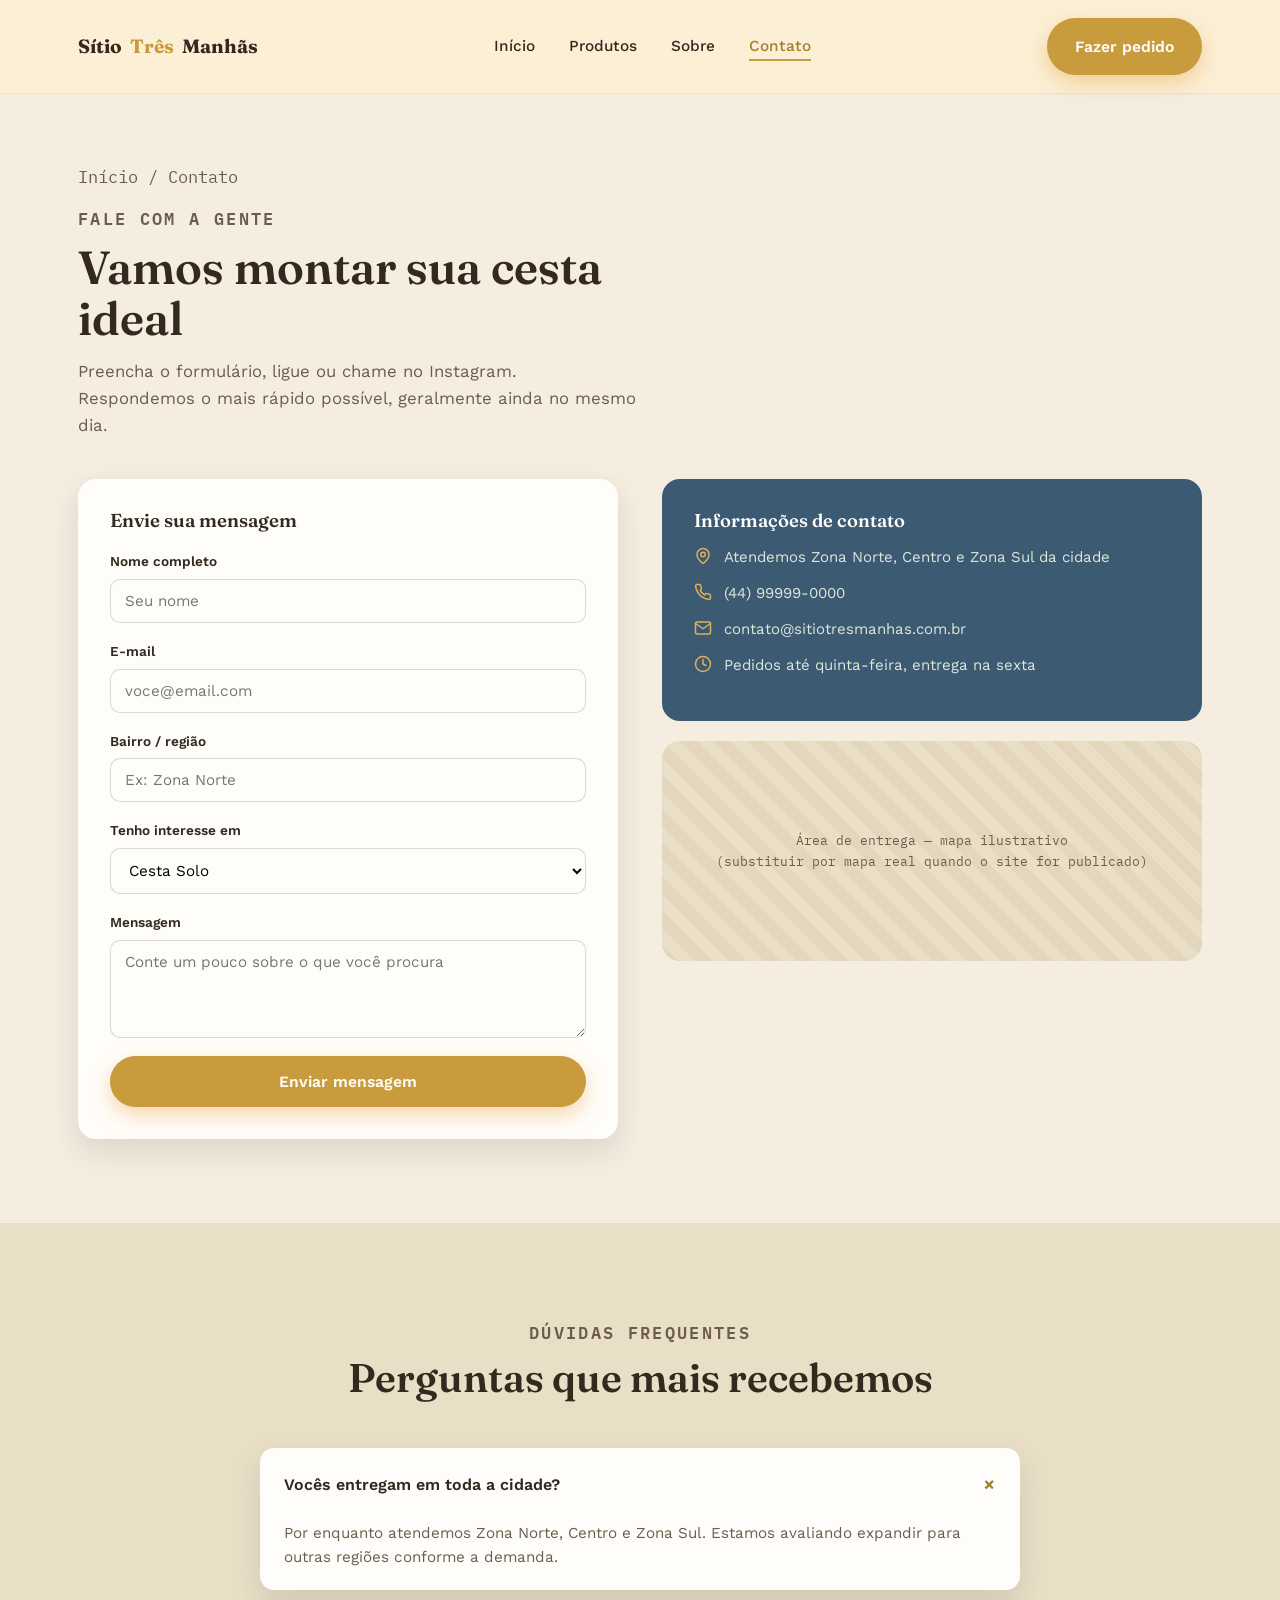
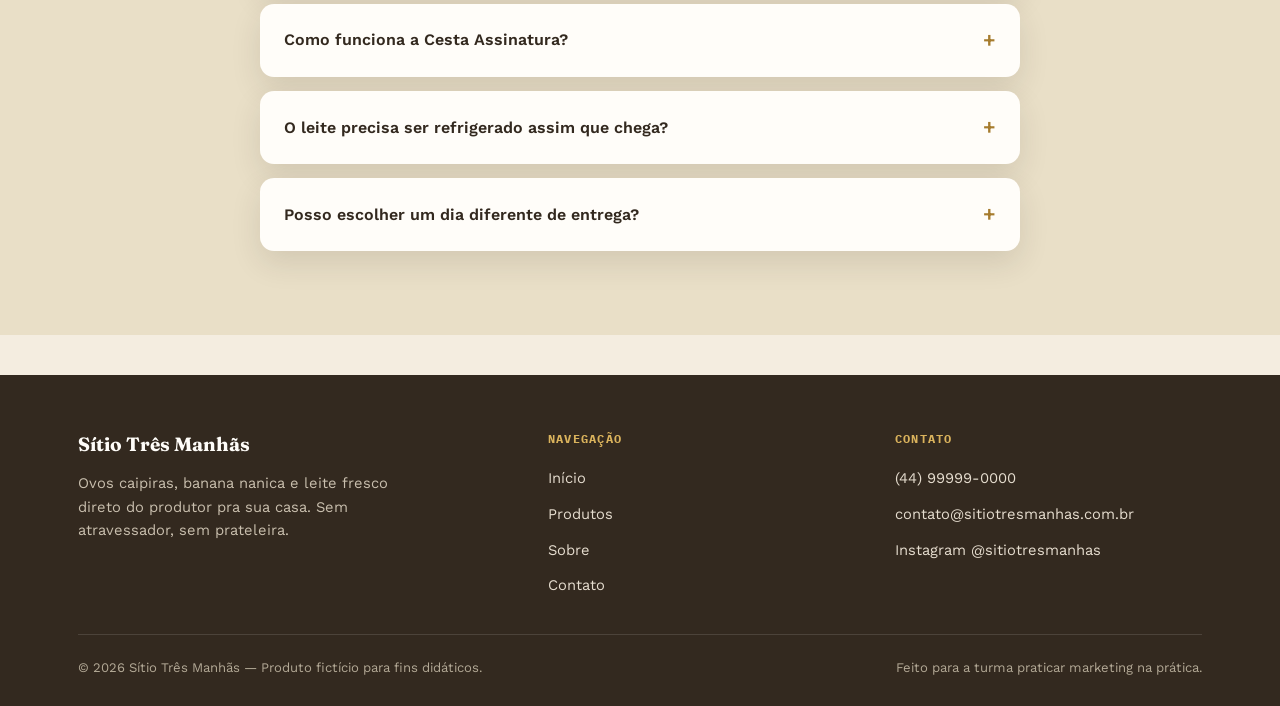
==== contato.html @ 1dc3b6c6 "Subindo o Projeto" ====
<!DOCTYPE html>
<html lang="pt-BR">
<head>
<meta charset="UTF-8">
<meta name="viewport" content="width=device-width, initial-scale=1.0">
<title>Contato — Sítio Três Manhãs</title>
<meta name="description" content="Fale com o Sítio Três Manhãs, monte sua cesta e tire dúvidas sobre entrega, assinatura e produtos.">
<link rel="preconnect" href="https://fonts.googleapis.com">
<link rel="preconnect" href="https://fonts.gstatic.com" crossorigin>
<link href="https://fonts.googleapis.com/css2?family=Fraunces:ital,opsz,wght@0,9..144,400;0,9..144,600;0,9..144,700;1,9..144,500&family=Work+Sans:wght@400;500;600;700&family=IBM+Plex+Mono:wght@500;600&display=swap" rel="stylesheet">
<style>
:root{
  --cream:      #F4EDE0;
  --cream-2:    #E9DFC7;
  --milk:       #FFFDF9;
  --milk-2:     #F1ECDD;
  --yolk:       #C89B3C;
  --yolk-dark:  #A67C2E;
  --banana:     #D9B25C;
  --leaf:       #3D5A73;
  --leaf-2:     #2C4155;
  --soil:       #33291F;
  --soil-60:    #6B5D4C;
  --crate:      #A9754F;
  --kraft:      #E3D6BC;
  --white:      #FFFDF9;
  --radius:     18px;
  --shadow:     0 12px 30px rgba(51,41,31,0.12);
}
*{ box-sizing:border-box; margin:0; padding:0; }
html{ scroll-behavior:smooth; }
body{
  background:var(--cream);
  color:var(--soil);
  font-family:'Work Sans', sans-serif;
  font-size:16px;
  line-height:1.6;
  -webkit-font-smoothing:antialiased;
}
h1,h2,h3{ font-family:'Fraunces', serif; color:var(--soil); line-height:1.1; font-weight:600; }
a{ color:inherit; text-decoration:none; }
img,svg{ display:block; max-width:100%; }
ul{ list-style:none; }
.eyebrow{ font-family:'IBM Plex Mono', monospace; font-size:0.78rem; font-weight:600; letter-spacing:0.14em; text-transform:uppercase; color:var(--yolk-dark); }
.wrap{ max-width:1180px; margin:0 auto; padding:0 28px; }
.btn{ display:inline-flex; align-items:center; justify-content:center; gap:8px; padding:14px 26px; border-radius:999px; font-family:'Work Sans', sans-serif; font-weight:600; font-size:0.98rem; cursor:pointer; border:2px solid transparent; transition:transform .18s ease, box-shadow .18s ease, background .18s ease; }
.btn:focus-visible{ outline:3px solid var(--leaf); outline-offset:3px; }
.btn-primary{ background:var(--yolk); color:var(--white); box-shadow:0 8px 20px rgba(226,146,39,0.35); }
.btn-primary:hover{ transform:translateY(-2px); background:var(--yolk-dark); }
.btn-outline{ background:transparent; border-color:var(--soil); color:var(--soil); }
.btn-outline:hover{ background:var(--soil); color:var(--white); }
.btn-light{ background:var(--white); color:var(--leaf-2); }
.btn-light:hover{ transform:translateY(-2px); }

/* header */
header{ position:sticky; top:0; z-index:50; background:rgba(251,239,212,0.92); backdrop-filter:blur(6px); border-bottom:1px solid rgba(58,46,34,0.08); transition:box-shadow .2s ease; }
header.scrolled{ box-shadow:0 6px 18px rgba(58,46,34,0.08); }
.nav{ display:flex; align-items:center; justify-content:space-between; padding:18px 28px; }
.logo{ font-family:'Fraunces', serif; font-weight:700; font-size:1.2rem; display:flex; align-items:center; gap:8px; white-space:nowrap; }
.logo .dot{ color:var(--yolk); }
.nav-links{ display:flex; align-items:center; gap:34px; font-weight:500; font-size:0.96rem; }
.nav-links a{ position:relative; padding:4px 0; }
.nav-links a::after{ content:""; position:absolute; left:0; bottom:-2px; width:0; height:2px; background:var(--yolk); transition:width .2s ease; }
.nav-links a:hover::after, .nav-links a.active::after{ width:100%; }
.nav-links a.active{ color:var(--yolk-dark); }
.nav-cta{ display:flex; align-items:center; gap:18px; }
.menu-toggle{ display:none; background:none; border:none; font-size:1.6rem; cursor:pointer; color:var(--soil); }
@media(max-width:860px){
  .nav-links{ position:absolute; top:100%; left:0; right:0; background:var(--cream); flex-direction:column; align-items:flex-start; padding:20px 28px; gap:16px; border-bottom:1px solid rgba(58,46,34,0.08); display:none; }
  .nav-links.open{ display:flex; }
  .menu-toggle{ display:block; }
}
@media(max-width:480px){
  .nav{ padding:16px 20px; } .logo{ font-size:1rem; } .nav-cta{ gap:10px; } .nav-cta .btn-primary{ padding:10px 16px; font-size:0.85rem; }
}

/* page hero (inner pages) */
.page-hero{ padding:56px 0 40px; }
.page-hero .eyebrow{ margin-bottom:10px; }
.page-hero h1{ font-size:clamp(2rem,4vw,2.9rem); max-width:20ch; }
.page-hero p{ color:var(--soil-60); max-width:56ch; margin-top:14px; font-size:1.05rem; }
.crumb{ font-family:'IBM Plex Mono', monospace; font-size:0.78rem; color:var(--soil-60); margin-bottom:14px; }
.crumb a:hover{ color:var(--yolk-dark); }

section{ padding:84px 0; }
.section-head{ max-width:640px; margin-bottom:48px; }
.section-head h2{ font-size:clamp(1.9rem,3.4vw,2.5rem); margin-top:10px; }
.section-head p{ color:var(--soil-60); margin-top:12px; font-size:1.05rem; }
.section-alt{ background:var(--cream-2); }

/* reveal on scroll */
.reveal{ opacity:0; transform:translateY(24px); transition:opacity .6s ease, transform .6s ease; }
.reveal.visible{ opacity:1; transform:translateY(0); }
@media (prefers-reduced-motion: reduce){ .reveal{ opacity:1; transform:none; transition:none; } }

/* ---- HERO CAROUSEL ---- */
.hero-carousel{ position:relative; overflow:hidden; border-radius:24px; background:var(--leaf); }
.hc-track{ display:flex; transition:transform .6s cubic-bezier(.65,0,.35,1); }
.hc-slide{ min-width:100%; display:grid; grid-template-columns:1.05fr 0.95fr; gap:40px; align-items:center; padding:64px 56px; }
.hc-slide .eyebrow{ color:var(--banana); }
.hc-slide h2{ color:var(--white); font-size:clamp(1.9rem,3.6vw,2.7rem); margin:12px 0 16px; }
.hc-slide p{ color:#E4EEE1; max-width:44ch; margin-bottom:24px; }
.hc-art{ display:flex; justify-content:center; }
.hc-dots{ position:absolute; bottom:20px; left:50%; transform:translateX(-50%); display:flex; gap:10px; z-index:5; }
.hc-dot{ width:9px; height:9px; border-radius:50%; background:rgba(255,255,255,0.4); border:none; cursor:pointer; padding:0; transition:background .2s ease, transform .2s ease; }
.hc-dot.active{ background:var(--banana); transform:scale(1.3); }
.hc-arrow{ position:absolute; top:50%; transform:translateY(-50%); width:42px; height:42px; border-radius:50%; background:rgba(255,255,255,0.15); border:1px solid rgba(255,255,255,0.3); color:var(--white); font-size:1.1rem; cursor:pointer; z-index:5; display:flex; align-items:center; justify-content:center; transition:background .2s ease; }
.hc-arrow:hover{ background:rgba(255,255,255,0.3); }
.hc-arrow.prev{ left:18px; } .hc-arrow.next{ right:18px; }
@media(max-width:760px){ .hc-slide{ grid-template-columns:1fr; padding:44px 24px 70px; text-align:left; } .hc-art{ order:-1; max-width:220px; } .hc-arrow{ top:auto; bottom:16px; transform:none; width:36px; height:36px; } .hc-arrow.prev{ left:16px; } .hc-arrow.next{ right:16px; } .hc-dots{ bottom:26px; } }

/* trust row */
.trust-row{ display:flex; gap:26px; flex-wrap:wrap; margin-top:26px; }
.trust-item{ display:flex; align-items:center; gap:8px; font-size:0.86rem; font-weight:600; color:var(--leaf-2); }
.trust-item svg{ width:18px; height:18px; flex-shrink:0; }

/* products */
.products-grid{ display:grid; grid-template-columns:repeat(3,1fr); gap:26px; }
.product-card{ background:var(--white); border:1px solid rgba(58,46,34,0.1); border-radius:var(--radius); padding:30px 26px 26px; position:relative; box-shadow:var(--shadow); transition:transform .25s ease, box-shadow .25s ease; }
.product-card:hover{ transform:translateY(-6px); box-shadow:0 20px 40px rgba(58,46,34,0.18); }
.product-card .badge{ display:inline-block; font-family:'IBM Plex Mono', monospace; font-size:0.68rem; font-weight:600; letter-spacing:0.08em; background:var(--cream-2); color:var(--yolk-dark); padding:6px 12px; border-radius:999px; margin-bottom:14px; }
.product-card h3{ font-size:1.3rem; margin-bottom:8px; }
.product-card p.desc{ color:var(--soil-60); margin-bottom:16px; font-size:0.95rem; }
.product-card ul{ display:flex; flex-direction:column; gap:8px; margin-bottom:18px; }
.product-card li{ display:flex; gap:8px; font-size:0.88rem; align-items:flex-start; }
.product-card li svg{ width:16px; height:16px; flex-shrink:0; margin-top:3px; color:var(--yolk-dark); }
.product-foot{ display:flex; align-items:center; justify-content:space-between; border-top:1px dashed rgba(58,46,34,0.2); padding-top:16px; }
.product-foot .price{ font-family:'IBM Plex Mono', monospace; font-weight:600; color:var(--soil); }
.product-foot .price span{ color:var(--soil-60); font-weight:500; font-size:0.82rem; }
.product-art{ height:120px; display:flex; align-items:center; justify-content:center; margin-bottom:14px; }

/* tabs */
.tabs{ display:flex; gap:10px; flex-wrap:wrap; margin-bottom:36px; }
.tab-btn{ font-family:'IBM Plex Mono', monospace; font-size:0.82rem; font-weight:600; letter-spacing:0.04em; padding:10px 18px; border-radius:999px; border:2px solid rgba(58,46,34,0.15); background:transparent; color:var(--soil-60); cursor:pointer; transition:all .2s ease; }
.tab-btn:hover{ border-color:var(--yolk); color:var(--yolk-dark); }
.tab-btn.active{ background:var(--soil); border-color:var(--soil); color:var(--white); }
.hide{ display:none !important; }

/* steps */
.steps{ display:grid; grid-template-columns:repeat(3,1fr); gap:26px; }
.step{ background:var(--white); border-radius:var(--radius); padding:30px 26px; box-shadow:var(--shadow); position:relative; transition:transform .25s ease; }
.step:hover{ transform:translateY(-4px); }
.step .num{ font-family:'Fraunces', serif; font-size:2.2rem; font-weight:700; color:var(--yolk); margin-bottom:14px; }
.step h3{ font-size:1.15rem; margin-bottom:8px; }
.step p{ color:var(--soil-60); font-size:0.95rem; }

/* testimonial carousel */
.tc-wrap{ position:relative; max-width:760px; margin:0 auto; }
.tc-track{ display:flex; transition:transform .5s ease; }
.tc-slide{ min-width:100%; padding:0 8px; }
.testimonial{ background:var(--white); border-radius:var(--radius); padding:36px 34px; border-left:4px solid var(--yolk); box-shadow:var(--shadow); }
.testimonial p.quote{ font-size:1.15rem; margin-bottom:20px; color:var(--soil); font-family:'Fraunces', serif; font-style:italic; }
.testimonial .who{ display:flex; align-items:center; gap:12px; }
.avatar{ width:44px; height:44px; border-radius:50%; background:var(--leaf); color:var(--white); display:flex; align-items:center; justify-content:center; font-family:'Fraunces', serif; font-weight:600; }
.who .name{ font-weight:600; font-size:0.94rem; }
.who .loc{ font-size:0.82rem; color:var(--soil-60); }
.tc-controls{ display:flex; justify-content:center; gap:14px; margin-top:24px; align-items:center; }
.tc-arrow{ width:38px; height:38px; border-radius:50%; border:1px solid rgba(58,46,34,0.2); background:var(--white); cursor:pointer; display:flex; align-items:center; justify-content:center; transition:background .2s ease; }
.tc-arrow:hover{ background:var(--cream-2); }
.tc-dots{ display:flex; gap:8px; }
.tc-dot{ width:8px; height:8px; border-radius:50%; background:rgba(58,46,34,0.2); border:none; cursor:pointer; padding:0; }
.tc-dot.active{ background:var(--yolk); }

/* baskets */
.baskets-grid{ display:grid; grid-template-columns:repeat(3,1fr); gap:26px; align-items:stretch; }
.basket{ background:var(--white); border:1px solid rgba(58,46,34,0.1); border-radius:var(--radius); padding:32px 28px; display:flex; flex-direction:column; box-shadow:var(--shadow); transition:transform .25s ease; }
.basket:hover{ transform:translateY(-6px); }
.basket.featured{ background:var(--soil); color:var(--white); transform:translateY(-10px); box-shadow:0 18px 40px rgba(58,46,34,0.28); }
.basket.featured:hover{ transform:translateY(-14px); }
.basket.featured .basket-price, .basket.featured h3{ color:var(--white); }
.basket.featured p, .basket.featured li{ color:#E6DDCF; }
.basket .tag-featured{ align-self:flex-start; background:var(--yolk); color:var(--white); font-family:'IBM Plex Mono', monospace; font-size:0.68rem; font-weight:600; letter-spacing:0.08em; padding:5px 10px; border-radius:999px; margin-bottom:14px; }
.basket h3{ font-size:1.25rem; margin-bottom:6px; }
.basket-price{ font-family:'Fraunces', serif; font-size:2.1rem; font-weight:700; margin:10px 0 4px; color:var(--soil); }
.basket-price span{ font-size:0.95rem; font-family:'Work Sans'; font-weight:400; color:var(--soil-60); }
.basket ul{ margin:20px 0 26px; display:flex; flex-direction:column; gap:10px; flex-grow:1; }
.basket li{ font-size:0.92rem; display:flex; gap:8px; }
.basket li svg{ width:16px; height:16px; color:var(--yolk-dark); flex-shrink:0; margin-top:3px; }
.basket.featured li svg{ color:var(--banana); }

/* accordion */
.accordion{ max-width:760px; margin:0 auto; display:flex; flex-direction:column; gap:14px; }
.acc-item{ background:var(--white); border-radius:14px; box-shadow:var(--shadow); overflow:hidden; }
.acc-head{ display:flex; align-items:center; justify-content:space-between; padding:20px 24px; cursor:pointer; font-weight:600; }
.acc-head .plus{ font-size:1.3rem; color:var(--yolk-dark); transition:transform .25s ease; }
.acc-item.open .acc-head .plus{ transform:rotate(45deg); }
.acc-body{ max-height:0; overflow:hidden; transition:max-height .3s ease; }
.acc-body-inner{ padding:0 24px 20px; color:var(--soil-60); font-size:0.95rem; }

/* timeline (sobre) */
.timeline{ position:relative; max-width:760px; margin:0 auto; padding-left:30px; border-left:2px solid var(--kraft); }
.tl-item{ position:relative; padding-bottom:36px; }
.tl-item:last-child{ padding-bottom:0; }
.tl-item::before{ content:""; position:absolute; left:-38px; top:2px; width:14px; height:14px; border-radius:50%; background:var(--yolk); border:3px solid var(--cream); }
.tl-item .year{ font-family:'IBM Plex Mono', monospace; font-size:0.78rem; color:var(--yolk-dark); font-weight:600; }
.tl-item h3{ font-size:1.1rem; margin:6px 0; }
.tl-item p{ color:var(--soil-60); font-size:0.94rem; }

/* values */
.values-grid{ display:grid; grid-template-columns:repeat(3,1fr); gap:24px; }
.value-card{ text-align:left; }
.value-card .icon{ width:52px; height:52px; border-radius:14px; background:var(--cream-2); display:flex; align-items:center; justify-content:center; margin-bottom:16px; }
.value-card .icon svg{ width:26px; height:26px; color:var(--leaf); }
.value-card h3{ font-size:1.1rem; margin-bottom:6px; }
.value-card p{ color:var(--soil-60); font-size:0.94rem; }

/* contact page */
.contact-grid{ display:grid; grid-template-columns:1fr 1fr; gap:44px; align-items:start; }
.form-card{ background:var(--white); border-radius:var(--radius); padding:32px; box-shadow:var(--shadow); }
.form-row{ margin-bottom:18px; display:flex; flex-direction:column; gap:6px; }
.form-row label{ font-size:0.85rem; font-weight:600; color:var(--soil); }
.form-row input, .form-row textarea, .form-row select{ padding:12px 14px; border-radius:10px; border:1.5px solid rgba(58,46,34,0.18); font-family:'Work Sans', sans-serif; font-size:0.95rem; background:var(--milk); }
.form-row input:focus, .form-row textarea:focus, .form-row select:focus{ outline:none; border-color:var(--yolk); }
.info-card{ background:var(--leaf); color:var(--white); border-radius:var(--radius); padding:32px; margin-bottom:20px; }
.info-card h3{ color:var(--white); font-size:1.15rem; margin-bottom:14px; }
.info-row{ display:flex; gap:12px; margin-bottom:12px; font-size:0.94rem; color:#DCE7DC; }
.info-row svg{ width:18px; height:18px; flex-shrink:0; color:var(--banana); margin-top:2px; }
.map-block{ height:220px; border-radius:var(--radius); background:repeating-linear-gradient(45deg, var(--kraft), var(--kraft) 12px, var(--cream-2) 12px, var(--cream-2) 24px); display:flex; align-items:center; justify-content:center; color:var(--soil-60); font-family:'IBM Plex Mono', monospace; font-size:0.82rem; text-align:center; padding:20px; }

/* cta final */
.cta-final{ background:linear-gradient(135deg, var(--leaf) 0%, var(--leaf-2) 100%); color:var(--white); border-radius:24px; padding:56px 48px; display:grid; grid-template-columns:1.2fr 1fr; gap:36px; align-items:center; }
.cta-final h2{ color:var(--white); font-size:clamp(1.7rem,3vw,2.2rem); margin-bottom:12px; }
.cta-final p{ color:#DCE7DC; max-width:44ch; }
.newsletter{ background:rgba(255,255,255,0.08); border:1px solid rgba(255,255,255,0.2); border-radius:14px; padding:22px; }
.newsletter label{ font-size:0.8rem; font-weight:600; display:block; margin-bottom:10px; color:var(--banana); font-family:'IBM Plex Mono', monospace; letter-spacing:0.06em; }
.newsletter form{ display:flex; gap:10px; flex-wrap:wrap; }
.newsletter input{ flex:1; min-width:160px; padding:12px 14px; border-radius:10px; border:none; font-family:'Work Sans', sans-serif; font-size:0.95rem; }
.newsletter input:focus-visible{ outline:3px solid var(--banana); }

/* promise band */
.promise{ background:var(--leaf); color:var(--white); padding:54px 0; }
.promise .wrap{ display:grid; grid-template-columns:1fr 1fr; gap:40px; align-items:center; }
.promise h2{ color:var(--white); font-size:clamp(1.6rem,3vw,2.1rem); }
.promise p{ color:#DCE7DC; font-size:1.02rem; max-width:48ch; }
.promise .stat{ font-family:'Fraunces', serif; font-size:2.6rem; color:var(--banana); font-weight:700; }

/* footer */
footer{ background:var(--soil); color:#E6DDCF; padding:54px 0 28px; margin-top:40px; }
.footer-grid{ display:grid; grid-template-columns:1.4fr 1fr 1fr; gap:40px; margin-bottom:36px; }
footer h4{ font-family:'IBM Plex Mono', monospace; font-size:0.78rem; letter-spacing:0.1em; color:var(--banana); margin-bottom:16px; text-transform:uppercase; }
footer .logo{ color:var(--white); margin-bottom:12px; }
footer p{ font-size:0.92rem; color:#C9BFAE; max-width:36ch; }
footer ul{ display:flex; flex-direction:column; gap:10px; }
footer a{ font-size:0.92rem; color:#E6DDCF; }
footer a:hover{ color:var(--banana); }
.footer-bottom{ border-top:1px solid rgba(255,255,255,0.12); padding-top:22px; display:flex; justify-content:space-between; flex-wrap:wrap; gap:10px; font-size:0.82rem; color:#B3A996; }

@media(max-width:900px){
  .hero-grid, .promise .wrap, .products-grid, .steps, .baskets-grid, .cta-final, .footer-grid, .contact-grid, .values-grid{ grid-template-columns:1fr; }
  .basket.featured{ transform:none; }
  .cta-final{ padding:40px 26px; }
  section{ padding:60px 0; }
}
@media (prefers-reduced-motion: reduce){ html{ scroll-behavior:auto; } *{ transition:none !important; } }
</style>
</head>
<body>
<header id="siteHeader">
  <nav class="nav wrap">
    <a href="index.html" class="logo">Sítio <span class="dot">Três</span> Manhãs</a>
    <ul class="nav-links" id="navLinks">
      <li><a href="index.html">Início</a></li>
      <li><a href="produtos.html">Produtos</a></li>
      <li><a href="sobre.html">Sobre</a></li>
      <li><a href="contato.html" class="active">Contato</a></li>
    </ul>
    <div class="nav-cta">
      <a href="produtos.html#cestas" class="btn btn-primary">Fazer pedido</a>
      <button class="menu-toggle" id="menuToggle" aria-label="Abrir menu">&#9776;</button>
    </div>
  </nav>
</header>

<section class="page-hero">
  <div class="wrap">
    <p class="crumb"><a href="index.html">Início</a> / Contato</p>
    <p class="eyebrow">Fale com a gente</p>
    <h1>Vamos montar sua cesta ideal</h1>
    <p>Preencha o formulário, ligue ou chame no Instagram. Respondemos o mais rápido possível, geralmente ainda no mesmo dia.</p>
  </div>
</section>

<section style="padding-top:0;">
  <div class="wrap contact-grid">
    <div class="form-card reveal">
      <h3 style="margin-bottom:20px;">Envie sua mensagem</h3>
      <form onsubmit="return false;">
        <div class="form-row">
          <label for="nome">Nome completo</label>
          <input type="text" id="nome" placeholder="Seu nome" required>
        </div>
        <div class="form-row">
          <label for="email2">E-mail</label>
          <input type="email" id="email2" placeholder="voce@email.com" required>
        </div>
        <div class="form-row">
          <label for="bairro">Bairro / região</label>
          <input type="text" id="bairro" placeholder="Ex: Zona Norte">
        </div>
        <div class="form-row">
          <label for="cesta">Tenho interesse em</label>
          <select id="cesta">
            <option>Cesta Solo</option>
            <option>Cesta Família</option>
            <option>Cesta Assinatura</option>
            <option>Ainda não sei</option>
          </select>
        </div>
        <div class="form-row">
          <label for="msg">Mensagem</label>
          <textarea id="msg" rows="4" placeholder="Conte um pouco sobre o que você procura"></textarea>
        </div>
        <button type="submit" class="btn btn-primary" style="width:100%;">Enviar mensagem</button>
      </form>
    </div>

    <div class="reveal">
      <div class="info-card">
        <h3>Informações de contato</h3>
        <div class="info-row"><svg viewBox="0 0 24 24" fill="none" stroke="currentColor" stroke-width="2" stroke-linecap="round" stroke-linejoin="round"><path d="M20 10c0 6-8 12-8 12s-8-6-8-12a8 8 0 0 1 16 0Z"/><circle cx="12" cy="10" r="3"/></svg><span>Atendemos Zona Norte, Centro e Zona Sul da cidade</span></div>
        <div class="info-row"><svg viewBox="0 0 24 24" fill="none" stroke="currentColor" stroke-width="2" stroke-linecap="round" stroke-linejoin="round"><path d="M22 16.92v3a2 2 0 0 1-2.18 2 19.79 19.79 0 0 1-8.63-3.07 19.5 19.5 0 0 1-6-6 19.79 19.79 0 0 1-3.07-8.67A2 2 0 0 1 4.11 2h3a2 2 0 0 1 2 1.72c.127.96.361 1.903.7 2.81a2 2 0 0 1-.45 2.11L8.09 9.91a16 16 0 0 0 6 6l1.27-1.27a2 2 0 0 1 2.11-.45c.907.339 1.85.573 2.81.7A2 2 0 0 1 22 16.92z"/></svg><span>(44) 99999-0000</span></div>
        <div class="info-row"><svg viewBox="0 0 24 24" fill="none" stroke="currentColor" stroke-width="2" stroke-linecap="round" stroke-linejoin="round"><rect x="2" y="4" width="20" height="16" rx="2"/><path d="m22 6-10 7L2 6"/></svg><span>contato@sitiotresmanhas.com.br</span></div>
        <div class="info-row"><svg viewBox="0 0 24 24" fill="none" stroke="currentColor" stroke-width="2" stroke-linecap="round" stroke-linejoin="round"><circle cx="12" cy="12" r="10"/><path d="M12 6v6l4 2"/></svg><span>Pedidos até quinta-feira, entrega na sexta</span></div>
      </div>
      <div class="map-block">Área de entrega — mapa ilustrativo<br>(substituir por mapa real quando o site for publicado)</div>
    </div>
  </div>
</section>

<section class="section-alt">
  <div class="wrap">
    <div class="section-head reveal" style="margin-left:auto; margin-right:auto; text-align:center;">
      <p class="eyebrow">Dúvidas frequentes</p>
      <h2>Perguntas que mais recebemos</h2>
    </div>
    <div class="accordion reveal">
      
      <div class="acc-item open">
        <div class="acc-head"><span>Vocês entregam em toda a cidade?</span><span class="plus">+</span></div>
        <div class="acc-body" style="max-height:200px;">
          <div class="acc-body-inner">Por enquanto atendemos Zona Norte, Centro e Zona Sul. Estamos avaliando expandir para outras regiões conforme a demanda.</div>
        </div>
      </div>
      
      <div class="acc-item">
        <div class="acc-head"><span>Como funciona a Cesta Assinatura?</span><span class="plus">+</span></div>
        <div class="acc-body">
          <div class="acc-body-inner">Você paga uma vez por mês e recebe ovos, banana e leite toda semana, sem precisar refazer o pedido. Pode cancelar quando quiser.</div>
        </div>
      </div>
      
      <div class="acc-item">
        <div class="acc-head"><span>O leite precisa ser refrigerado assim que chega?</span><span class="plus">+</span></div>
        <div class="acc-body">
          <div class="acc-body-inner">Sim. Recomendamos guardar na geladeira assim que receber, já que é um produto fresco, sem conservantes.</div>
        </div>
      </div>
      
      <div class="acc-item">
        <div class="acc-head"><span>Posso escolher um dia diferente de entrega?</span><span class="plus">+</span></div>
        <div class="acc-body">
          <div class="acc-body-inner">Hoje as entregas acontecem às sextas-feiras. Estamos estudando adicionar mais dias conforme a gente crescer.</div>
        </div>
      </div>
    </div>
  </div>
</section>

<footer>
  <div class="wrap">
    <div class="footer-grid">
      <div>
        <div class="logo">Sítio Três Manhãs</div>
        <p>Ovos caipiras, banana nanica e leite fresco direto do produtor pra sua casa. Sem atravessador, sem prateleira.</p>
      </div>
      <div>
        <h4>Navegação</h4>
        <ul>
          <li><a href="index.html">Início</a></li>
          <li><a href="produtos.html">Produtos</a></li>
          <li><a href="sobre.html">Sobre</a></li>
          <li><a href="contato.html">Contato</a></li>
        </ul>
      </div>
      <div>
        <h4>Contato</h4>
        <ul>
          <li><a href="tel:+5544999990000">(44) 99999-0000</a></li>
          <li><a href="mailto:contato@sitiotresmanhas.com.br">contato@sitiotresmanhas.com.br</a></li>
          <li><a href="#">Instagram @sitiotresmanhas</a></li>
        </ul>
      </div>
    </div>
    <div class="footer-bottom">
      <span>&copy; 2026 Sítio Três Manhãs — Produto fictício para fins didáticos.</span>
      <span>Feito para a turma praticar marketing na prática.</span>
    </div>
  </div>
</footer>
<script>

// menu mobile
const toggle = document.getElementById('menuToggle');
const links = document.getElementById('navLinks');
if(toggle){ toggle.addEventListener('click', () => links.classList.toggle('open')); }
if(links){ links.querySelectorAll('a').forEach(a => a.addEventListener('click', () => links.classList.remove('open'))); }

// header shadow on scroll
const header = document.getElementById('siteHeader');
window.addEventListener('scroll', () => {
  if(header){ header.classList.toggle('scrolled', window.scrollY > 10); }
});

// scroll reveal
const revealEls = document.querySelectorAll('.reveal');
if('IntersectionObserver' in window){
  const io = new IntersectionObserver((entries) => {
    entries.forEach(e => { if(e.isIntersecting){ e.target.classList.add('visible'); io.unobserve(e.target); } });
  }, { threshold: 0.15 });
  revealEls.forEach(el => io.observe(el));
} else {
  revealEls.forEach(el => el.classList.add('visible'));
}

// generic carousel factory
function initCarousel(rootId, opts={}){
  const root = document.getElementById(rootId);
  if(!root) return;
  const track = root.querySelector('.js-track');
  const slides = Array.from(track.children);
  const dotsWrap = root.querySelector('.js-dots');
  const prevBtn = root.querySelector('.js-prev');
  const nextBtn = root.querySelector('.js-next');
  let idx = 0;
  let timer = null;

  if(dotsWrap){
    const dotClass = opts.dotClass || 'hc-dot';
    slides.forEach((_, i) => {
      const dot = document.createElement('button');
      dot.className = dotClass + (i===0?' active':'');
      dot.setAttribute('aria-label', 'Ir para slide ' + (i+1));
      dot.addEventListener('click', () => go(i));
      dotsWrap.appendChild(dot);
    });
  }

  function update(){
    track.style.transform = 'translateX(-' + (idx*100) + '%)';
    if(dotsWrap){
      Array.from(dotsWrap.children).forEach((d,i) => d.classList.toggle('active', i===idx));
    }
  }
  function go(i){ idx = (i+slides.length)%slides.length; update(); resetTimer(); }
  function next(){ go(idx+1); }
  function prev(){ go(idx-1); }
  function resetTimer(){
    if(!opts.autoplay) return;
    clearInterval(timer);
    timer = setInterval(next, opts.interval || 6000);
  }
  if(prevBtn) prevBtn.addEventListener('click', prev);
  if(nextBtn) nextBtn.addEventListener('click', next);
  update();
  resetTimer();
}

// accordion
document.querySelectorAll('.acc-item').forEach(item => {
  const head = item.querySelector('.acc-head');
  const body = item.querySelector('.acc-body');
  head.addEventListener('click', () => {
    const isOpen = item.classList.contains('open');
    document.querySelectorAll('.acc-item.open').forEach(o => {
      if(o!==item){ o.classList.remove('open'); o.querySelector('.acc-body').style.maxHeight = null; }
    });
    item.classList.toggle('open', !isOpen);
    body.style.maxHeight = !isOpen ? body.scrollHeight + 'px' : null;
  });
});

// product tab filter
const tabBtns = document.querySelectorAll('.tab-btn');
if(tabBtns.length){
  tabBtns.forEach(btn => {
    btn.addEventListener('click', () => {
      tabBtns.forEach(b => b.classList.remove('active'));
      btn.classList.add('active');
      const filter = btn.dataset.filter;
      document.querySelectorAll('[data-cat]').forEach(card => {
        card.classList.toggle('hide', filter!=='todos' && card.dataset.cat!==filter);
      });
    });
  });
}

</script>
</body>
</html>
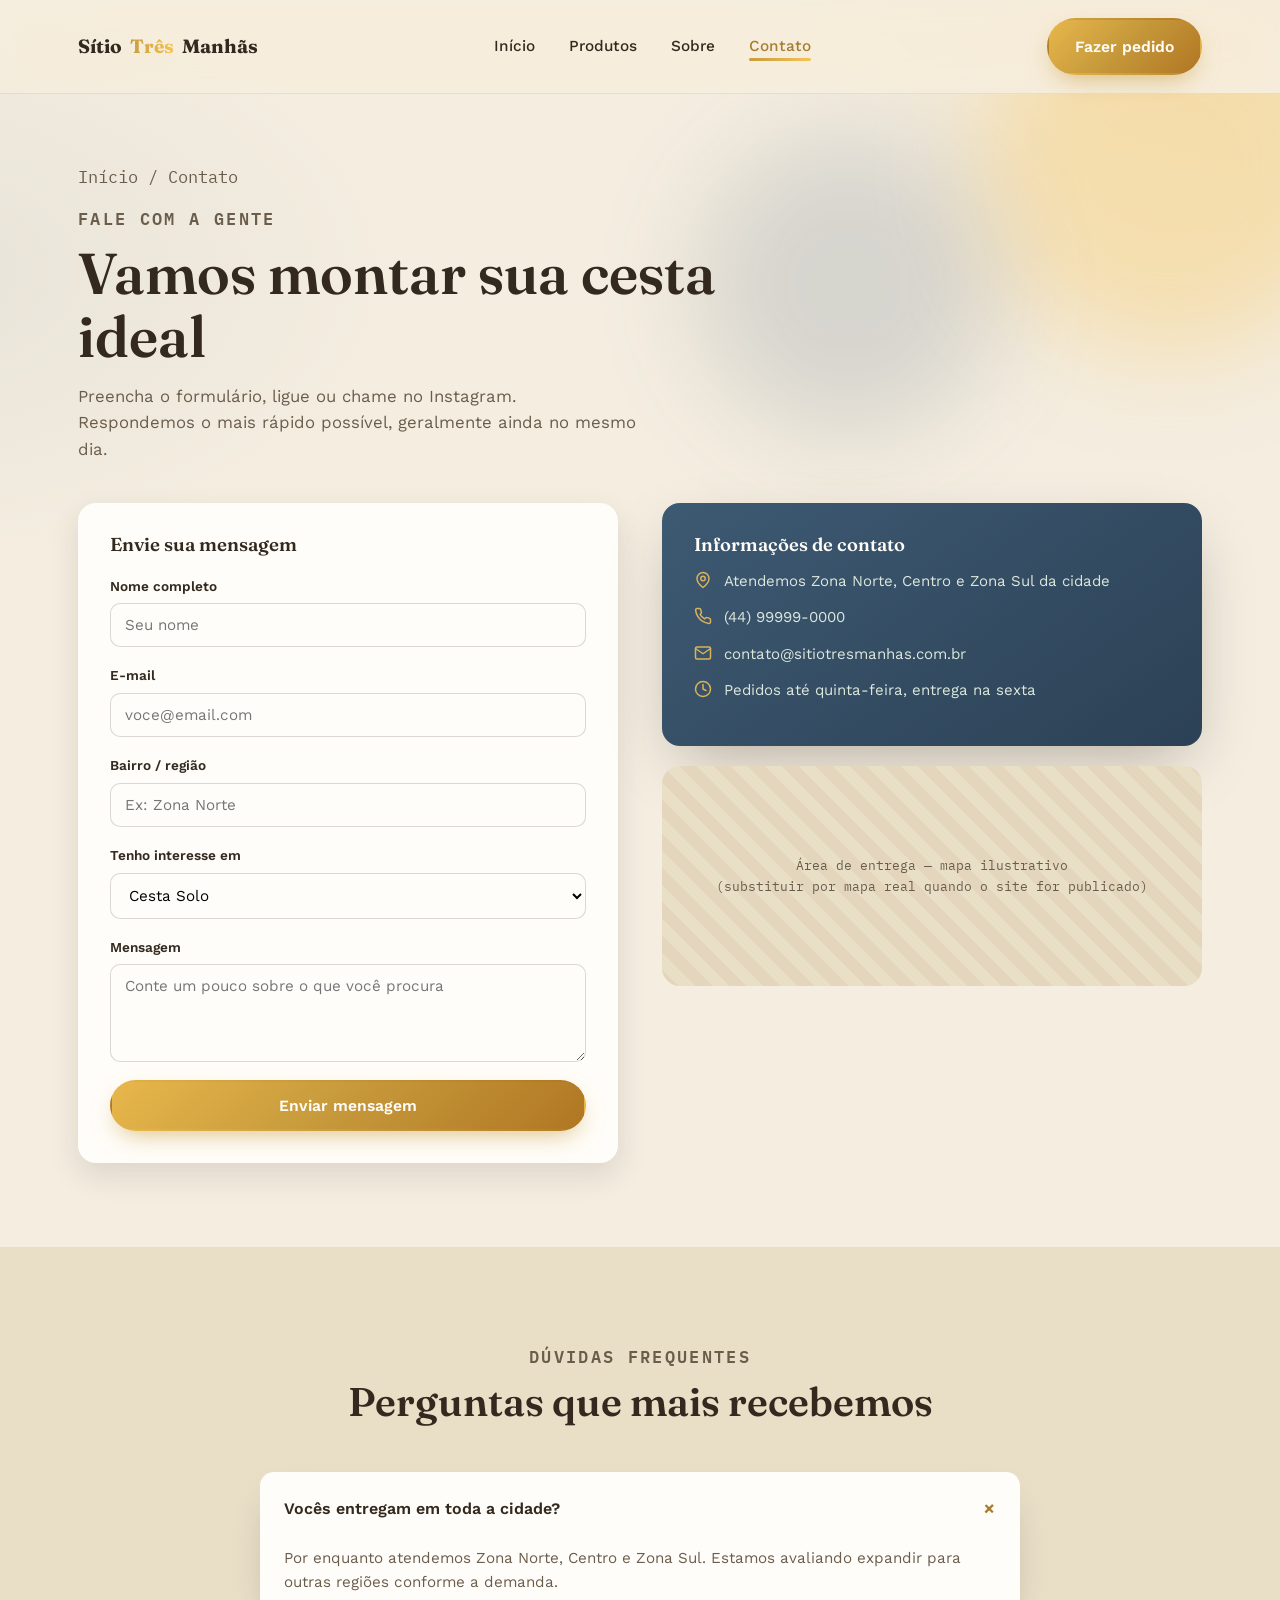
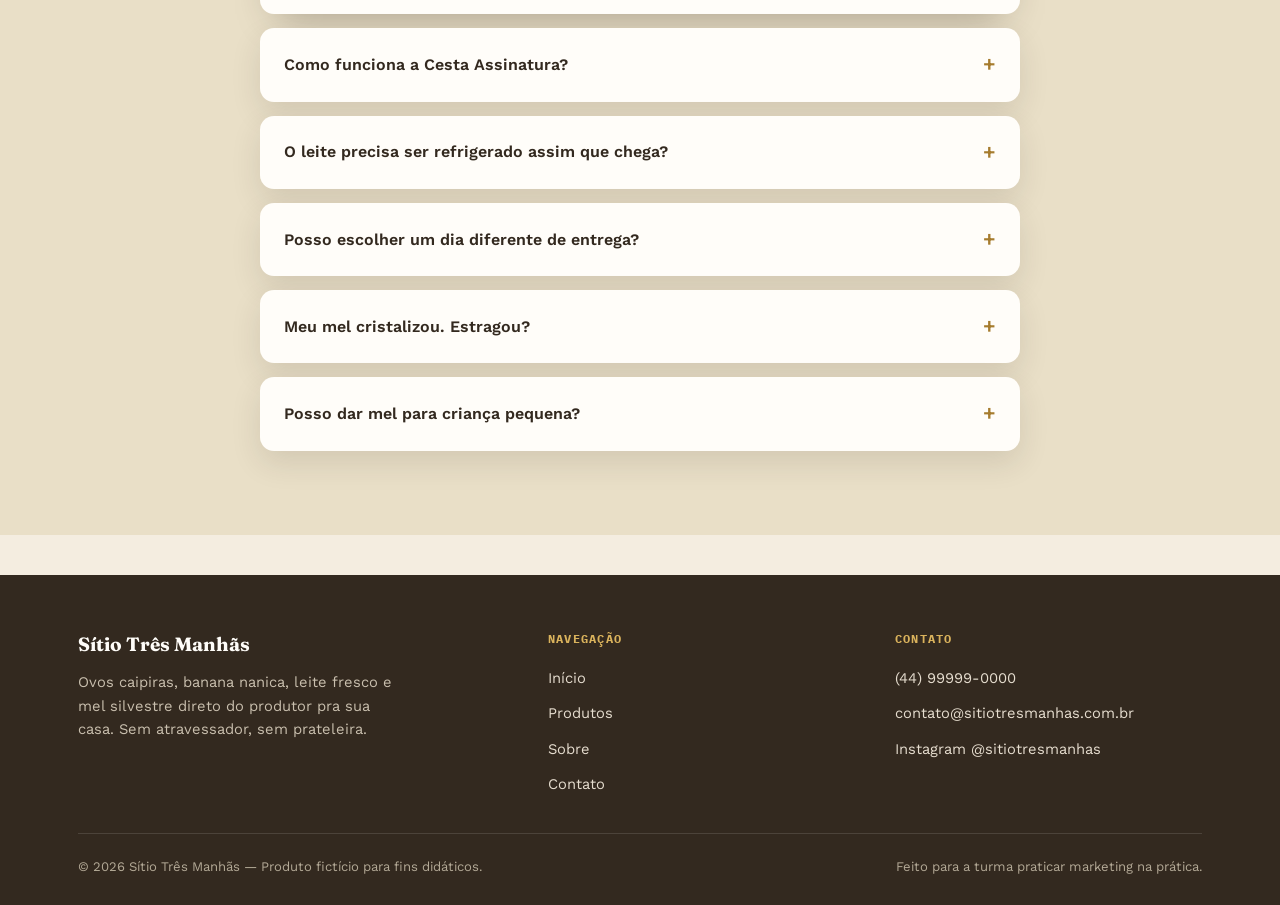
==== commit 9e8df168: "Modificado o Site para um novo Produto" ====
--- a/contato.html
+++ b/contato.html
@@ -253,6 +253,7 @@
 }
 @media (prefers-reduced-motion: reduce){ html{ scroll-behavior:auto; } *{ transition:none !important; } }
 </style>
+<link rel="stylesheet" href="assets/modern.css">
 </head>
 <body>
 <header id="siteHeader">
@@ -300,10 +301,18 @@
         <div class="form-row">
           <label for="cesta">Tenho interesse em</label>
           <select id="cesta">
-            <option>Cesta Solo</option>
-            <option>Cesta Família</option>
-            <option>Cesta Assinatura</option>
-            <option>Ainda não sei</option>
+            <optgroup label="Cestas">
+              <option value="solo">Cesta Solo</option>
+              <option value="familia">Cesta Família</option>
+              <option value="assinatura">Cesta Assinatura</option>
+            </optgroup>
+            <optgroup label="Produtos avulsos">
+              <option value="ovos">Ovos caipiras</option>
+              <option value="banana">Banana nanica</option>
+              <option value="leite">Leite fresco</option>
+              <option value="mel">🍯 Mel silvestre (pote 500 g)</option>
+            </optgroup>
+            <option value="nao-sei">Ainda não sei</option>
           </select>
         </div>
         <div class="form-row">
@@ -362,6 +371,20 @@
           <div class="acc-body-inner">Hoje as entregas acontecem às sextas-feiras. Estamos estudando adicionar mais dias conforme a gente crescer.</div>
         </div>
       </div>
+
+      <div class="acc-item">
+        <div class="acc-head"><span>Meu mel cristalizou. Estragou?</span><span class="plus">+</span></div>
+        <div class="acc-body">
+          <div class="acc-body-inner">Não! A cristalização é natural do mel puro e acontece mais rápido no frio. Para voltar à textura líquida, deixe o pote em banho-maria morno (até 40 °C) — sem micro-ondas e sem ferver.</div>
+        </div>
+      </div>
+
+      <div class="acc-item">
+        <div class="acc-head"><span>Posso dar mel para criança pequena?</span><span class="plus">+</span></div>
+        <div class="acc-body">
+          <div class="acc-body-inner">Mel não deve ser oferecido a crianças menores de 1 ano. A partir dessa idade, pode fazer parte da alimentação normalmente.</div>
+        </div>
+      </div>
     </div>
   </div>
 </section>
@@ -371,7 +394,7 @@
     <div class="footer-grid">
       <div>
         <div class="logo">Sítio Três Manhãs</div>
-        <p>Ovos caipiras, banana nanica e leite fresco direto do produtor pra sua casa. Sem atravessador, sem prateleira.</p>
+        <p>Ovos caipiras, banana nanica, leite fresco e mel silvestre direto do produtor pra sua casa. Sem atravessador, sem prateleira.</p>
       </div>
       <div>
         <h4>Navegação</h4>
@@ -495,5 +518,6 @@
 }
 
 </script>
+<script src="assets/modern.js"></script>
 </body>
 </html>
--- a/assets/modern.css
+++ b/assets/modern.css
@@ -0,0 +1,341 @@
+/* =========================================================
+   Sítio Três Manhãs — camada "moderna"
+   Carregado DEPOIS do <style> de cada página: só sobrescreve
+   e acrescenta. Apague o <link> para voltar ao visual antigo.
+   ========================================================= */
+
+:root{
+  --honey:        #E0A526;
+  --honey-light:  #F6C453;
+  --honey-dark:   #A8691A;
+  --honey-deep:   #2A1C10;
+  --honey-deep-2: #3B2815;
+  --glass:        rgba(255,253,249,0.72);
+  --ease-out:     cubic-bezier(.22,1,.36,1);
+  --shadow-lg:    0 24px 60px -18px rgba(51,41,31,0.35);
+}
+
+/* ---------- base ---------- */
+::selection{ background:var(--honey-light); color:var(--soil); }
+body{
+  background:
+    radial-gradient(1200px 600px at 110% -10%, rgba(224,165,38,0.10), transparent 60%),
+    radial-gradient(900px 500px at -10% 30%, rgba(61,90,115,0.07), transparent 60%),
+    var(--cream);
+  background-attachment:fixed;
+}
+html{ scrollbar-color:var(--honey) var(--cream-2); }
+html, body{ overflow-x:clip; } /* nada vaza para os lados (ticker inclinado, carrosséis) */
+.tc-wrap{ overflow:hidden; }
+::-webkit-scrollbar{ width:11px; }
+::-webkit-scrollbar-track{ background:var(--cream-2); }
+::-webkit-scrollbar-thumb{ background:linear-gradient(var(--honey), var(--honey-dark)); border-radius:99px; border:2px solid var(--cream-2); }
+
+h1 em, h2 em{
+  font-style:italic;
+  background:linear-gradient(100deg, var(--honey-dark), var(--honey) 45%, var(--honey-light) 60%, var(--honey-dark));
+  background-size:220% 100%;
+  -webkit-background-clip:text; background-clip:text; color:transparent;
+  animation:goldFlow 6s ease-in-out infinite;
+}
+.hc-slide h2 em{ background-image:linear-gradient(100deg, var(--honey-light), #FFF1C9 50%, var(--honey-light)); background-size:220% 100%; }
+@keyframes goldFlow{ 0%,100%{ background-position:0% 0; } 50%{ background-position:100% 0; } }
+
+/* ---------- barra de progresso de leitura ---------- */
+.scroll-progress{
+  position:fixed; top:0; left:0; height:3px; width:100%; z-index:200;
+  transform-origin:0 50%; transform:scaleX(0);
+  background:linear-gradient(90deg, var(--leaf), var(--honey), var(--honey-light));
+  box-shadow:0 0 12px rgba(224,165,38,0.6);
+}
+
+/* ---------- header de vidro ---------- */
+header{
+  background:rgba(244,237,224,0.66);
+  backdrop-filter:saturate(170%) blur(14px);
+  -webkit-backdrop-filter:saturate(170%) blur(14px);
+  transition:box-shadow .3s ease, background .3s ease, padding .3s ease;
+}
+header.scrolled{ background:rgba(255,253,249,0.82); box-shadow:0 10px 30px -12px rgba(51,41,31,0.25); }
+header .nav{ transition:padding .3s var(--ease-out); }
+header.scrolled .nav{ padding-top:12px; padding-bottom:12px; }
+.logo{ transition:letter-spacing .3s ease; }
+.logo:hover{ letter-spacing:0.01em; }
+.logo .dot{ background:linear-gradient(90deg, var(--yolk), var(--honey-light)); -webkit-background-clip:text; background-clip:text; color:transparent; }
+.nav-links a::after{ height:3px; border-radius:3px; background:linear-gradient(90deg, var(--yolk), var(--honey-light)); }
+@media(max-width:860px){
+  .nav-links{ background:rgba(255,253,249,0.96); backdrop-filter:blur(12px); box-shadow:0 20px 30px -20px rgba(51,41,31,0.3); }
+  .nav-links.open{ animation:dropIn .35s var(--ease-out); }
+}
+@keyframes dropIn{ from{ opacity:0; transform:translateY(-10px); } to{ opacity:1; transform:none; } }
+
+/* ---------- botões ---------- */
+.btn{ position:relative; overflow:hidden; isolation:isolate; transition:transform .25s var(--ease-out), box-shadow .25s ease, background .25s ease, color .25s ease; }
+.btn-primary{ background:linear-gradient(135deg, var(--honey-light) -20%, var(--yolk) 45%, var(--honey-dark) 120%); box-shadow:0 10px 24px -8px rgba(200,155,60,0.65); }
+.btn-primary:hover{ background:linear-gradient(135deg, var(--honey-light) -40%, var(--yolk-dark) 60%, var(--honey-dark) 120%); box-shadow:0 16px 30px -10px rgba(168,105,26,0.7); transform:translateY(-3px); }
+.btn:active{ transform:translateY(0) scale(.97); }
+.btn .ripple{ position:absolute; border-radius:50%; transform:scale(0); background:rgba(255,255,255,0.55); pointer-events:none; animation:ripple .65s ease-out forwards; z-index:-1; }
+.btn-outline .ripple{ background:rgba(224,165,38,0.35); }
+@keyframes ripple{ to{ transform:scale(4); opacity:0; } }
+.btn svg{ width:18px; height:18px; }
+
+/* ---------- carrossel do topo ---------- */
+.hero-carousel{
+  background:
+    radial-gradient(600px 300px at 85% 20%, rgba(246,196,83,0.25), transparent 60%),
+    radial-gradient(500px 300px at 10% 110%, rgba(255,255,255,0.10), transparent 60%),
+    linear-gradient(135deg, var(--leaf) 0%, var(--leaf-2) 100%);
+  box-shadow:var(--shadow-lg);
+}
+.hc-slide.is-honey{ background:
+    radial-gradient(500px 300px at 80% 30%, rgba(246,196,83,0.35), transparent 60%),
+    linear-gradient(135deg, var(--honey-deep-2), var(--honey-deep)); }
+.hc-art svg{ animation:bob 5s ease-in-out infinite; filter:drop-shadow(0 18px 20px rgba(0,0,0,0.25)); }
+@keyframes bob{ 0%,100%{ transform:translateY(0) rotate(-2deg); } 50%{ transform:translateY(-12px) rotate(2deg); } }
+.hc-photo{ position:relative; width:min(300px, 70vw); aspect-ratio:1; }
+.hc-photo img{ width:100%; height:100%; object-fit:cover; border-radius:50%; border:6px solid rgba(255,253,249,0.9); box-shadow:0 30px 60px -20px rgba(0,0,0,0.6); animation:bob 6s ease-in-out infinite; }
+.hc-photo::before{ content:""; position:absolute; inset:-18px; border-radius:50%; border:2px dashed rgba(246,196,83,0.7); animation:spin 26s linear infinite; }
+.hc-photo .price-bubble{ position:absolute; right:-6px; bottom:18px; background:var(--honey); color:var(--honey-deep); font-family:'Fraunces',serif; font-weight:700; padding:12px 16px; border-radius:18px; line-height:1.1; box-shadow:0 12px 24px -8px rgba(0,0,0,0.5); transform:rotate(-6deg); }
+.hc-photo .price-bubble small{ display:block; font-family:'IBM Plex Mono',monospace; font-size:0.62rem; letter-spacing:0.1em; font-weight:600; }
+@keyframes spin{ to{ transform:rotate(360deg); } }
+.hc-dot.active{ width:26px; border-radius:99px; transform:none; }
+.hc-dot{ transition:width .35s var(--ease-out), background .2s ease; }
+.hc-arrow{ backdrop-filter:blur(6px); }
+
+/* ---------- faixa rolante (ticker) ---------- */
+.ticker{ overflow:hidden; background:var(--soil); color:var(--cream); padding:14px 0; transform:rotate(-1deg); margin:10px -10px 0; box-shadow:0 10px 30px -15px rgba(0,0,0,0.5); }
+.ticker-track{ display:flex; gap:42px; width:max-content; animation:marquee 32s linear infinite; font-family:'Fraunces',serif; font-size:1.25rem; font-style:italic; white-space:nowrap; }
+.ticker-track span{ display:inline-flex; align-items:center; gap:42px; }
+.ticker-track span::after{ content:"✦"; color:var(--honey); font-style:normal; }
+.ticker:hover .ticker-track{ animation-play-state:paused; }
+@keyframes marquee{ to{ transform:translateX(-50%); } }
+
+/* ---------- cards com tilt 3D + brilho ---------- */
+.products-grid{ grid-template-columns:repeat(auto-fill, minmax(245px, 1fr)); }
+.tilt{ transform-style:preserve-3d; will-change:transform; }
+.product-card, .cert-card, .basket{ overflow:hidden; }
+.product-card::before, .cert-card::before, .basket::before{
+  content:""; position:absolute; inset:0; pointer-events:none; z-index:2; opacity:0; transition:opacity .3s ease;
+  background:radial-gradient(420px circle at var(--mx,50%) var(--my,50%), rgba(255,255,255,0.45), transparent 40%);
+}
+.product-card:hover::before, .cert-card:hover::before, .basket:hover::before{ opacity:1; }
+.basket.featured::before{ background:radial-gradient(420px circle at var(--mx,50%) var(--my,50%), rgba(246,196,83,0.22), transparent 40%); }
+.product-card{ border-radius:24px; }
+.product-card:hover{ box-shadow:0 30px 60px -20px rgba(51,41,31,0.35); }
+.product-card .photo-frame{ transform:none; padding:0; border-radius:16px; box-shadow:none; overflow:hidden; background:transparent; }
+.product-card .photo-frame .photo-frame-inner{ border:none; border-radius:16px; }
+.product-card .photo-frame img{ transition:transform .8s var(--ease-out), filter .5s ease; }
+.product-card:hover .photo-frame img{ transform:scale(1.09); filter:saturate(1.15); }
+.product-card .photo-caption{ display:none; }
+.product-card .badge{ background:linear-gradient(135deg, var(--cream-2), var(--kraft)); }
+.product-card.is-honey{ border:1.5px solid rgba(224,165,38,0.55); background:linear-gradient(180deg, #FFF8E6, var(--white) 45%); }
+.product-card.is-honey .badge{ background:linear-gradient(135deg, var(--honey-light), var(--honey)); color:var(--honey-deep); }
+.product-card.is-honey::after{
+  content:"NOVO"; position:absolute; top:22px; right:-34px; transform:rotate(45deg); z-index:3;
+  background:linear-gradient(90deg, var(--honey-dark), var(--honey)); color:#fff; font-family:'IBM Plex Mono',monospace; font-size:0.68rem; font-weight:600; letter-spacing:0.12em; padding:5px 40px;
+  box-shadow:0 6px 14px -4px rgba(168,105,26,0.6);
+}
+.photo-frame-inner.photo-frame-real{ aspect-ratio:4/3; }
+
+/* polaroids da galeria */
+.photos-grid{ grid-template-columns:repeat(4,1fr); gap:26px; }
+.photos-grid .photo-frame img{ transition:transform .7s var(--ease-out); }
+.photos-grid .photo-frame:hover{ transform:rotate(0) translateY(-8px) scale(1.03); box-shadow:var(--shadow-lg); z-index:2; }
+.photos-grid .photo-frame:hover img{ transform:scale(1.08); }
+@media(max-width:1000px){ .photos-grid{ grid-template-columns:repeat(2,1fr); } }
+@media(max-width:560px){ .photos-grid{ grid-template-columns:1fr; } }
+
+/* ---------- abas ---------- */
+.tab-btn{ transition:all .3s var(--ease-out); }
+.tab-btn.active{ background:linear-gradient(135deg, var(--soil), #4A3B2C); box-shadow:0 10px 20px -10px rgba(51,41,31,0.7); }
+.tab-btn[data-filter="mel"]{ border-color:rgba(224,165,38,0.6); color:var(--honey-dark); }
+.tab-btn[data-filter="mel"].active{ background:linear-gradient(135deg, var(--honey), var(--honey-dark)); border-color:var(--honey); color:#fff; }
+.product-card.hide{ display:none !important; }
+.products-grid > .product-card{ animation:none; }
+.products-grid > .product-card.pop{ animation:popIn .45s var(--ease-out); }
+@keyframes popIn{ from{ opacity:0; transform:scale(.94) translateY(10px); } to{ opacity:1; transform:none; } }
+
+/* ---------- seção do mel ---------- */
+.honey-feature{
+  position:relative; overflow:hidden; color:#F4E7CF; padding:150px 0 110px;
+  background:
+    radial-gradient(700px 420px at 90% 10%, rgba(246,196,83,0.20), transparent 60%),
+    radial-gradient(600px 400px at 0% 100%, rgba(224,165,38,0.14), transparent 60%),
+    linear-gradient(160deg, var(--honey-deep-2), var(--honey-deep));
+}
+.honey-feature::before{
+  content:""; position:absolute; inset:0; opacity:0.5; pointer-events:none;
+  background-image:url("data:image/svg+xml,%3Csvg xmlns='http://www.w3.org/2000/svg' width='56' height='98' viewBox='0 0 56 98'%3E%3Cpath d='M28 66L0 50V16L28 0l28 16v34L28 66zm0 32L0 82V66l28 16 28-16v16L28 98z' fill='none' stroke='%23F6C453' stroke-opacity='0.10' stroke-width='1.2'/%3E%3C/svg%3E");
+  -webkit-mask-image:linear-gradient(180deg, transparent, #000 30%, #000 70%, transparent);
+          mask-image:linear-gradient(180deg, transparent, #000 30%, #000 70%, transparent);
+}
+.honey-drip{ position:absolute; top:-1px; left:0; width:100%; height:110px; z-index:1; pointer-events:none; }
+.honey-drip .drop{ animation:dropFall 3.8s cubic-bezier(.55,0,.9,.4) infinite; transform-box:fill-box; transform-origin:center; }
+.honey-drip .drop:nth-of-type(2){ animation-delay:1.3s; animation-duration:4.4s; }
+.honey-drip .drop:nth-of-type(3){ animation-delay:2.4s; animation-duration:3.4s; }
+.honey-drip .drop:nth-of-type(4){ animation-delay:.6s; animation-duration:5s; }
+@keyframes dropFall{
+  0%{ transform:translateY(0) scale(.6); opacity:0; }
+  15%{ opacity:1; transform:translateY(0) scale(1); }
+  70%{ transform:translateY(0) scale(1,1.15); }
+  100%{ transform:translateY(90px) scale(.8,1.2); opacity:0; }
+}
+.honey-feature .wrap{ position:relative; z-index:2; }
+.honey-grid{ display:grid; grid-template-columns:1fr 1.05fr; gap:64px; align-items:center; }
+.honey-feature .eyebrow{ color:var(--honey-light); }
+.honey-feature h2{ color:#FFF6E3; font-size:clamp(2.1rem,4.2vw,3.2rem); margin:12px 0 18px; }
+.honey-feature h2 em{ background-image:linear-gradient(100deg, var(--honey), #FFE6A3 50%, var(--honey)); background-size:220% 100%; }
+.honey-feature .lead{ color:#E3D2B3; font-size:1.08rem; max-width:52ch; }
+
+.honey-collage{ position:relative; aspect-ratio:1/1.05; }
+.honey-collage figure{ position:absolute; margin:0; border-radius:26px; overflow:hidden; box-shadow:0 40px 70px -25px rgba(0,0,0,0.75); border:5px solid rgba(255,246,227,0.92); }
+.honey-collage img{ width:100%; height:100%; object-fit:cover; transition:transform 1s var(--ease-out); }
+.honey-collage figure:hover img{ transform:scale(1.08); }
+.honey-collage .c-main{ inset:0 18% 16% 0; transform:rotate(-3deg); }
+.honey-collage .c-side{ width:48%; aspect-ratio:1; right:0; bottom:0; transform:rotate(5deg); }
+.honey-collage .c-bee{ width:30%; aspect-ratio:1; right:4%; top:2%; border-radius:50%; transform:rotate(0); animation:bob 7s ease-in-out infinite; }
+.honey-collage figcaption{ position:absolute; left:12px; bottom:12px; background:rgba(42,28,16,0.75); backdrop-filter:blur(6px); color:#FFF1CF; font-family:'IBM Plex Mono',monospace; font-size:0.68rem; letter-spacing:0.08em; padding:6px 10px; border-radius:999px; }
+.honey-collage [data-parallax]{ will-change:transform; }
+
+.honey-points{ display:grid; grid-template-columns:1fr 1fr; gap:16px; margin:30px 0; }
+.honey-point{ display:flex; gap:12px; align-items:flex-start; background:rgba(255,246,227,0.05); border:1px solid rgba(246,196,83,0.18); border-radius:16px; padding:16px; transition:background .3s ease, transform .3s var(--ease-out), border-color .3s ease; }
+.honey-point:hover{ background:rgba(246,196,83,0.10); border-color:rgba(246,196,83,0.5); transform:translateY(-3px); }
+.honey-point .hx{ flex-shrink:0; width:40px; height:44px; display:flex; align-items:center; justify-content:center; background:linear-gradient(135deg, var(--honey-light), var(--honey-dark)); color:var(--honey-deep); clip-path:polygon(50% 0, 100% 25%, 100% 75%, 50% 100%, 0 75%, 0 25%); }
+.honey-point .hx svg{ width:20px; height:20px; }
+.honey-point h3{ color:#FFF3DA; font-family:'Work Sans',sans-serif; font-size:0.95rem; font-weight:600; margin-bottom:2px; }
+.honey-point p{ color:#CDBB9A; font-size:0.85rem; line-height:1.45; }
+
+.honey-stats{ display:flex; gap:34px; flex-wrap:wrap; margin-bottom:30px; }
+.honey-stats div{ font-size:0.8rem; color:#CDBB9A; font-family:'IBM Plex Mono',monospace; letter-spacing:0.04em; }
+.honey-stats strong{ display:block; font-family:'Fraunces',serif; font-size:2.2rem; color:var(--honey-light); letter-spacing:0; line-height:1.1; }
+
+.honey-buy{ display:flex; align-items:center; gap:20px; flex-wrap:wrap; background:rgba(255,246,227,0.06); border:1px solid rgba(246,196,83,0.25); border-radius:20px; padding:16px 16px 16px 24px; }
+.honey-buy .price{ font-family:'Fraunces',serif; font-size:2rem; font-weight:700; color:#FFF3DA; line-height:1; }
+.honey-buy .price span{ display:block; font-family:'IBM Plex Mono',monospace; font-size:0.72rem; color:#CDBB9A; font-weight:500; margin-top:4px; }
+.honey-buy .actions{ display:flex; gap:10px; margin-left:auto; flex-wrap:wrap; }
+.btn-ghost-light{ border-color:rgba(255,243,218,0.4); color:#FFF3DA; background:transparent; }
+.btn-ghost-light:hover{ background:rgba(255,243,218,0.12); transform:translateY(-3px); }
+
+.combo-head{ margin:90px 0 26px; display:flex; justify-content:space-between; align-items:end; gap:20px; flex-wrap:wrap; }
+.combo-head h3{ color:#FFF6E3; font-size:clamp(1.5rem,2.6vw,2rem); }
+.combo-grid{ display:grid; grid-template-columns:repeat(3,1fr); gap:20px; }
+.combo{ position:relative; border-radius:20px; padding:26px 22px; background:linear-gradient(160deg, rgba(255,246,227,0.09), rgba(255,246,227,0.02)); border:1px solid rgba(246,196,83,0.18); overflow:hidden; transition:transform .35s var(--ease-out), border-color .3s ease; }
+.combo:hover{ transform:translateY(-6px); border-color:rgba(246,196,83,0.55); }
+.combo .emoji{ font-size:1.9rem; letter-spacing:4px; margin-bottom:10px; display:block; }
+.combo h4{ font-family:'Fraunces',serif; color:#FFF3DA; font-size:1.15rem; margin-bottom:6px; }
+.combo p{ color:#CDBB9A; font-size:0.9rem; }
+.combo::after{ content:""; position:absolute; width:120px; height:120px; right:-40px; bottom:-40px; background:radial-gradient(circle, rgba(246,196,83,0.35), transparent 70%); transition:transform .5s var(--ease-out); }
+.combo:hover::after{ transform:scale(1.8); }
+.honey-note{ margin-top:30px; display:flex; gap:10px; align-items:flex-start; font-size:0.85rem; color:#CDBB9A; border-left:3px solid var(--honey); padding:6px 0 6px 14px; }
+.honey-note strong{ color:#FFF3DA; }
+
+/* abelhas voando */
+.bee{ position:absolute; z-index:3; width:34px; pointer-events:none; animation:beeFly 16s ease-in-out infinite; }
+.bee svg{ width:100%; overflow:visible; }
+.bee .wing{ transform-origin:50% 100%; transform-box:fill-box; animation:flap .08s linear infinite alternate; }
+.bee.b2{ width:24px; animation-duration:21s; animation-delay:-6s; }
+.bee.b3{ width:28px; animation-duration:18s; animation-delay:-11s; }
+@keyframes flap{ from{ transform:scaleY(1); } to{ transform:scaleY(.35); } }
+@keyframes beeFly{
+  0%  { left:4%;  top:22%; transform:rotate(8deg); }
+  20% { left:30%; top:12%; transform:rotate(-6deg); }
+  40% { left:52%; top:26%; transform:rotate(10deg) scaleX(1); }
+  50% { left:58%; top:18%; transform:rotate(0) scaleX(-1); }
+  70% { left:36%; top:34%; transform:rotate(-10deg) scaleX(-1); }
+  90% { left:10%; top:28%; transform:rotate(6deg) scaleX(-1); }
+  100%{ left:4%;  top:22%; transform:rotate(8deg) scaleX(1); }
+}
+
+@media(max-width:900px){
+  .honey-feature{ padding:120px 0 80px; }
+  .honey-grid, .combo-grid{ grid-template-columns:1fr; gap:40px; }
+  .honey-collage{ max-width:460px; margin:0 auto; width:100%; }
+  .honey-points{ grid-template-columns:1fr; }
+  .honey-buy .actions{ margin-left:0; }
+}
+
+/* ---------- "Do favo ao pote" (produtos) ---------- */
+.favo-steps{ display:grid; grid-template-columns:repeat(4,1fr); gap:22px; counter-reset:favo; position:relative; }
+.favo-step{ position:relative; background:var(--white); border-radius:22px; padding:30px 22px 24px; box-shadow:var(--shadow); transition:transform .35s var(--ease-out), box-shadow .35s ease; }
+.favo-step:hover{ transform:translateY(-6px); box-shadow:var(--shadow-lg); }
+.favo-step .hx-num{ width:56px; height:62px; margin-bottom:16px; display:flex; align-items:center; justify-content:center; background:linear-gradient(135deg, var(--honey-light), var(--honey-dark)); clip-path:polygon(50% 0, 100% 25%, 100% 75%, 50% 100%, 0 75%, 0 25%); font-family:'Fraunces',serif; font-weight:700; font-size:1.3rem; color:var(--honey-deep); }
+.favo-step h3{ font-size:1.08rem; margin-bottom:6px; }
+.favo-step p{ color:var(--soil-60); font-size:0.9rem; }
+.favo-banner{ margin-top:40px; display:grid; grid-template-columns:1fr 1.2fr; border-radius:26px; overflow:hidden; background:var(--honey-deep); color:#F4E7CF; box-shadow:var(--shadow-lg); }
+.favo-banner img{ width:100%; height:100%; object-fit:cover; min-height:260px; }
+.favo-banner > div{ padding:40px; display:flex; flex-direction:column; justify-content:center; gap:12px; }
+.favo-banner h3{ color:#FFF6E3; font-size:1.6rem; }
+.favo-banner p{ color:#D8C6A6; }
+@media(max-width:900px){ .favo-steps{ grid-template-columns:1fr 1fr; } .favo-banner{ grid-template-columns:1fr; } }
+@media(max-width:520px){ .favo-steps{ grid-template-columns:1fr; } }
+
+.addon-banner{ margin-top:34px; display:flex; align-items:center; gap:18px; flex-wrap:wrap; background:linear-gradient(135deg, #FFF3D1, #FBE3A6); border:1.5px dashed var(--honey-dark); border-radius:20px; padding:18px 24px; }
+.addon-banner .jar{ font-size:2rem; animation:bob 4s ease-in-out infinite; }
+.addon-banner p{ flex:1; min-width:220px; color:var(--soil); }
+.addon-banner strong{ color:var(--honey-dark); }
+
+/* ---------- page hero das páginas internas ---------- */
+.page-hero{ position:relative; overflow:hidden; }
+.page-hero::before, .page-hero::after{ content:""; position:absolute; border-radius:50%; filter:blur(50px); z-index:-1; animation:blob 14s ease-in-out infinite; }
+.page-hero::before{ width:380px; height:380px; right:-80px; top:-120px; background:rgba(246,196,83,0.35); }
+.page-hero::after{ width:300px; height:300px; right:22%; top:40px; background:rgba(61,90,115,0.16); animation-delay:-7s; }
+.page-hero h1{ font-size:clamp(2.2rem,5vw,3.6rem); max-width:18ch; }
+@keyframes blob{ 0%,100%{ transform:translate(0,0) scale(1); } 33%{ transform:translate(-40px,30px) scale(1.12); } 66%{ transform:translate(20px,-20px) scale(.92); } }
+
+/* ---------- linha do tempo ---------- */
+.timeline{ border-left:none; }
+.timeline::before{ content:""; position:absolute; left:0; top:0; bottom:0; width:2px; background:var(--kraft); }
+.timeline::after{ content:""; position:absolute; left:0; top:0; width:2px; height:var(--tl-progress, 0%); background:linear-gradient(var(--yolk), var(--honey)); transition:height .2s linear; }
+.tl-item::before{ left:-36px; transition:transform .3s ease, box-shadow .3s ease; }
+.tl-item:hover::before{ transform:scale(1.35); box-shadow:0 0 0 6px rgba(224,165,38,0.2); }
+.tl-item.is-honey::before{ background:var(--honey); clip-path:polygon(50% 0, 100% 25%, 100% 75%, 50% 100%, 0 75%, 0 25%); border:none; width:18px; height:20px; left:-38px; }
+.tl-item.is-honey .year{ color:var(--honey-dark); }
+
+/* ---------- formulário ---------- */
+.form-row input, .form-row textarea, .form-row select{ transition:border-color .25s ease, box-shadow .25s ease, background .25s ease; }
+.form-row input:focus, .form-row textarea:focus, .form-row select:focus{ box-shadow:0 0 0 4px rgba(224,165,38,0.18); background:#fff; }
+.form-row select.flash{ animation:flash 1.2s ease 2; }
+@keyframes flash{ 0%,100%{ box-shadow:0 0 0 0 rgba(224,165,38,0); } 50%{ box-shadow:0 0 0 6px rgba(224,165,38,0.35); border-color:var(--honey); } }
+.info-card{ background:linear-gradient(145deg, var(--leaf), var(--leaf-2)); box-shadow:var(--shadow-lg); }
+.acc-item{ transition:box-shadow .3s ease, transform .3s var(--ease-out); }
+.acc-item:hover{ transform:translateX(4px); }
+.acc-item.open{ box-shadow:0 18px 40px -18px rgba(51,41,31,0.4); }
+
+/* ---------- CTA final ---------- */
+.cta-final{ position:relative; overflow:hidden; box-shadow:var(--shadow-lg); }
+.cta-final::after{ content:""; position:absolute; width:340px; height:340px; right:-100px; top:-120px; border-radius:50%; background:radial-gradient(circle, rgba(246,196,83,0.35), transparent 65%); animation:blob 12s ease-in-out infinite; pointer-events:none; }
+.cta-final > *{ position:relative; z-index:1; }
+
+/* ---------- voltar ao topo ---------- */
+.to-top{ position:fixed; right:24px; bottom:96px; z-index:79; width:48px; height:48px; border-radius:50%; border:none; cursor:pointer; background:var(--white); box-shadow:0 10px 24px -8px rgba(51,41,31,0.45); display:flex; align-items:center; justify-content:center; opacity:0; transform:translateY(16px) scale(.8); pointer-events:none; transition:all .35s var(--ease-out); }
+.to-top.show{ opacity:1; transform:none; pointer-events:auto; }
+.to-top:hover{ transform:translateY(-3px); }
+.to-top svg.ring{ position:absolute; inset:0; transform:rotate(-90deg); }
+.to-top svg.ring circle{ fill:none; stroke:var(--honey); stroke-width:3; stroke-linecap:round; }
+.to-top svg.arrow{ width:18px; height:18px; color:var(--soil); }
+body:not(:has(.cart-fab)) .to-top{ bottom:24px; }
+
+/* ---------- toast ---------- */
+.toast-stack{ position:fixed; top:84px; right:20px; z-index:300; display:flex; flex-direction:column; gap:10px; pointer-events:none; }
+.toast{ display:flex; align-items:center; gap:12px; background:rgba(51,41,31,0.92); backdrop-filter:blur(10px); color:#FFF6E3; padding:12px 18px 12px 12px; border-radius:16px; font-size:0.9rem; box-shadow:0 18px 40px -12px rgba(0,0,0,0.5); animation:toastIn .45s var(--ease-out); pointer-events:auto; }
+.toast .t-ico{ width:36px; height:36px; border-radius:12px; background:linear-gradient(135deg, var(--honey-light), var(--honey)); display:flex; align-items:center; justify-content:center; font-size:1.2rem; }
+.toast.out{ animation:toastOut .35s ease forwards; }
+@keyframes toastIn{ from{ opacity:0; transform:translateX(40px) scale(.95); } to{ opacity:1; transform:none; } }
+@keyframes toastOut{ to{ opacity:0; transform:translateX(40px); } }
+
+.cart-item-icon{ font-size:1.4rem; }
+.cart-drawer{ border-radius:24px 0 0 24px; }
+.cart-fab{ background:linear-gradient(135deg, var(--honey-light), var(--yolk) 50%, var(--honey-dark)); }
+.cart-fab.wiggle{ animation:wiggle .6s ease; }
+@keyframes wiggle{ 0%,100%{ transform:rotate(0); } 20%{ transform:rotate(-14deg) scale(1.1); } 40%{ transform:rotate(12deg) scale(1.1); } 60%{ transform:rotate(-8deg); } 80%{ transform:rotate(5deg); } }
+
+/* ---------- reveal escalonado ---------- */
+.reveal{ transition:opacity .8s var(--ease-out), transform .8s var(--ease-out); transform:translateY(34px) scale(.985); }
+.reveal.visible{ transform:none; }
+
+/* ---------- movimento reduzido ---------- */
+@media (prefers-reduced-motion: reduce){
+  *, *::before, *::after{ animation:none !important; }
+  .bee{ display:none; }
+  .reveal{ transform:none; }
+}
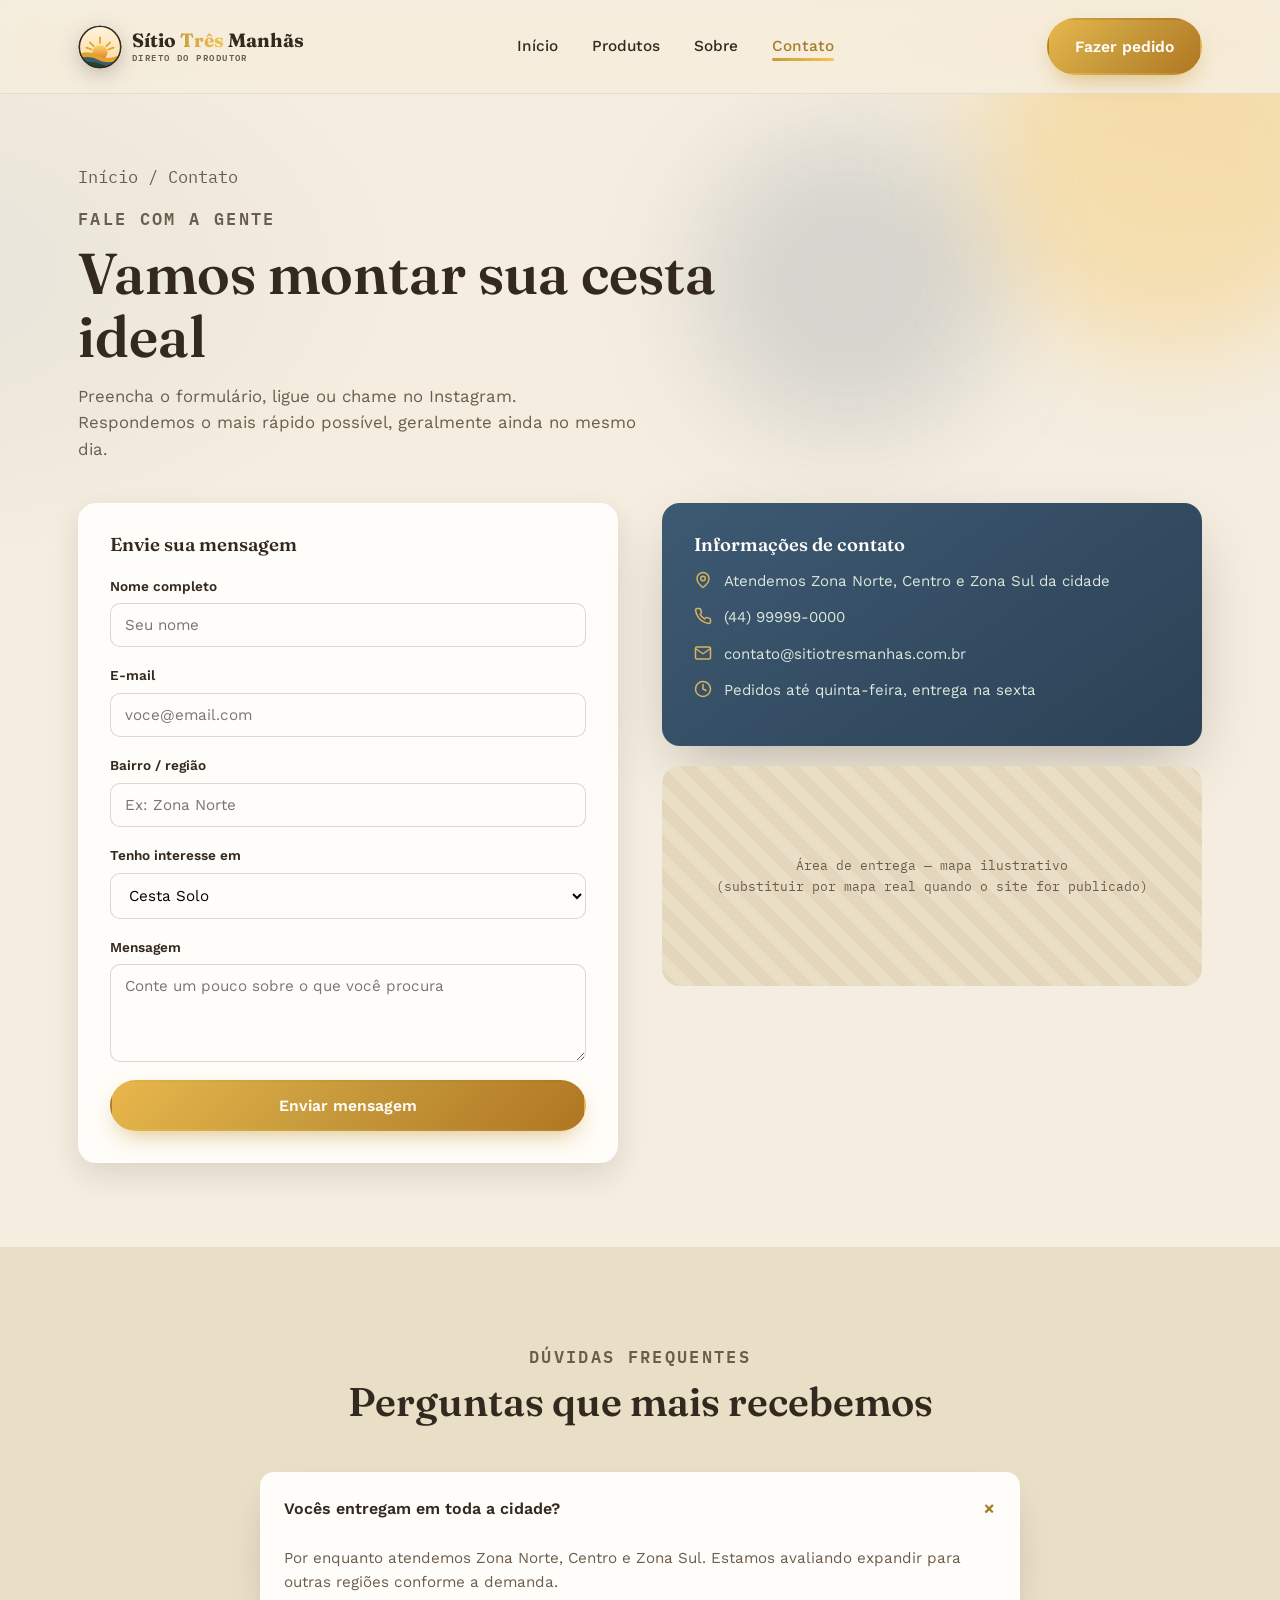
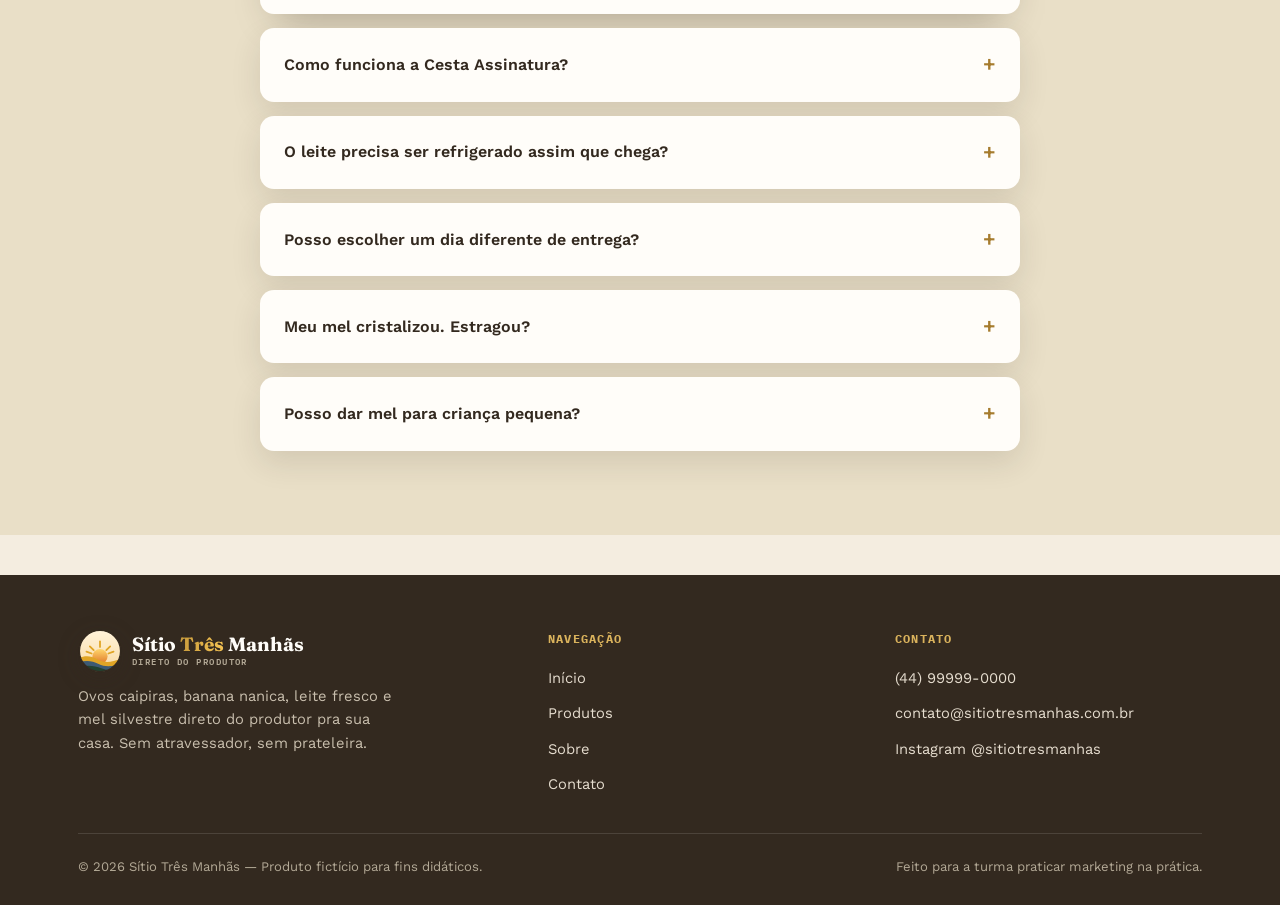
==== commit 3b5a28d2: "Mudança na pagina" ====
--- a/contato.html
+++ b/contato.html
@@ -5,6 +5,7 @@
 <meta name="viewport" content="width=device-width, initial-scale=1.0">
 <title>Contato — Sítio Três Manhãs</title>
 <meta name="description" content="Fale com o Sítio Três Manhãs, monte sua cesta e tire dúvidas sobre entrega, assinatura e produtos.">
+<link rel="icon" href="assets/logo.svg" type="image/svg+xml">
 <link rel="preconnect" href="https://fonts.googleapis.com">
 <link rel="preconnect" href="https://fonts.gstatic.com" crossorigin>
 <link href="https://fonts.googleapis.com/css2?family=Fraunces:ital,opsz,wght@0,9..144,400;0,9..144,600;0,9..144,700;1,9..144,500&family=Work+Sans:wght@400;500;600;700&family=IBM+Plex+Mono:wght@500;600&display=swap" rel="stylesheet">
@@ -258,7 +259,25 @@
 <body>
 <header id="siteHeader">
   <nav class="nav wrap">
-    <a href="index.html" class="logo">Sítio <span class="dot">Três</span> Manhãs</a>
+    <a href="index.html" class="logo" aria-label="Sítio Três Manhãs — início"><svg class="logo-mark" viewBox="0 0 64 64" aria-hidden="true">
+  <defs>
+    <linearGradient id="lgSun" x1="0" y1="0" x2="0" y2="1"><stop offset="0" stop-color="#FFD66B"/><stop offset="1" stop-color="#E0782A"/></linearGradient>
+    <linearGradient id="lgSky" x1="0" y1="0" x2="0" y2="1"><stop offset="0" stop-color="#FFF4DC"/><stop offset="1" stop-color="#F9D9A0"/></linearGradient>
+    <clipPath id="lgClip"><circle cx="32" cy="32" r="30"/></clipPath>
+  </defs>
+  <circle cx="32" cy="32" r="31" fill="#33291F"/>
+  <g clip-path="url(#lgClip)">
+    <rect width="64" height="64" fill="url(#lgSky)"/>
+    <g class="rays" stroke="#E0A526" stroke-width="2.6" stroke-linecap="round">
+      <path d="M32 26v-8"/><path d="M22.8 30.8 17.2 25.2"/><path d="M41.2 30.8 46.8 25.2"/><path d="M19.8 35.6 12.3 32.9"/><path d="M44.2 35.6 51.7 32.9"/>
+    </g>
+    <circle cx="32" cy="40" r="11" fill="url(#lgSun)"/>
+    <path d="M-2 44c10-6 20-6 30 0s22 5 38-2v24H-2Z" fill="#E0A526"/>
+    <path d="M-2 50c12-5 22-4 32 1s20 4 36-1v16H-2Z" fill="#3D5A73"/>
+    <path d="M-2 56c14-4 26-3 36 1s18 3 32 0v9H-2Z" fill="#224230"/>
+  </g>
+  <circle cx="32" cy="32" r="30" fill="none" stroke="#33291F" stroke-width="2"/>
+</svg><span class="logo-text"><span>Sítio <span class="dot">Três</span> Manhãs</span><small>DIRETO DO PRODUTOR</small></span></a>
     <ul class="nav-links" id="navLinks">
       <li><a href="index.html">Início</a></li>
       <li><a href="produtos.html">Produtos</a></li>
@@ -393,7 +412,25 @@
   <div class="wrap">
     <div class="footer-grid">
       <div>
-        <div class="logo">Sítio Três Manhãs</div>
+        <div class="logo"><svg class="logo-mark" viewBox="0 0 64 64" aria-hidden="true">
+  <defs>
+    <linearGradient id="lgSun" x1="0" y1="0" x2="0" y2="1"><stop offset="0" stop-color="#FFD66B"/><stop offset="1" stop-color="#E0782A"/></linearGradient>
+    <linearGradient id="lgSky" x1="0" y1="0" x2="0" y2="1"><stop offset="0" stop-color="#FFF4DC"/><stop offset="1" stop-color="#F9D9A0"/></linearGradient>
+    <clipPath id="lgClip"><circle cx="32" cy="32" r="30"/></clipPath>
+  </defs>
+  <circle cx="32" cy="32" r="31" fill="#33291F"/>
+  <g clip-path="url(#lgClip)">
+    <rect width="64" height="64" fill="url(#lgSky)"/>
+    <g class="rays" stroke="#E0A526" stroke-width="2.6" stroke-linecap="round">
+      <path d="M32 26v-8"/><path d="M22.8 30.8 17.2 25.2"/><path d="M41.2 30.8 46.8 25.2"/><path d="M19.8 35.6 12.3 32.9"/><path d="M44.2 35.6 51.7 32.9"/>
+    </g>
+    <circle cx="32" cy="40" r="11" fill="url(#lgSun)"/>
+    <path d="M-2 44c10-6 20-6 30 0s22 5 38-2v24H-2Z" fill="#E0A526"/>
+    <path d="M-2 50c12-5 22-4 32 1s20 4 36-1v16H-2Z" fill="#3D5A73"/>
+    <path d="M-2 56c14-4 26-3 36 1s18 3 32 0v9H-2Z" fill="#224230"/>
+  </g>
+  <circle cx="32" cy="32" r="30" fill="none" stroke="#33291F" stroke-width="2"/>
+</svg><span class="logo-text"><span>Sítio <span class="dot">Três</span> Manhãs</span><small>DIRETO DO PRODUTOR</small></span></div>
         <p>Ovos caipiras, banana nanica, leite fresco e mel silvestre direto do produtor pra sua casa. Sem atravessador, sem prateleira.</p>
       </div>
       <div>
--- a/assets/modern.css
+++ b/assets/modern.css
@@ -155,81 +155,124 @@
 .products-grid > .product-card.pop{ animation:popIn .45s var(--ease-out); }
 @keyframes popIn{ from{ opacity:0; transform:scale(.94) translateY(10px); } to{ opacity:1; transform:none; } }
 
-/* ---------- seção do mel ---------- */
-.honey-feature{
-  position:relative; overflow:hidden; color:#F4E7CF; padding:150px 0 110px;
+/* ---------- temas por produto (cores reaproveitadas em várias seções) ---------- */
+.theme-ovos{
+  --bg1:#FFF8EC; --bg2:#F7E4C6; --glow:rgba(232,120,42,0.20);
+  --ink:#33291F; --text:#5A4A38; --muted:#7A6A56;
+  --accent:#E0782A; --accent-2:#F4A259; --on-accent:#FFFFFF;
+  --card:rgba(255,255,255,0.72); --line:rgba(224,120,42,0.22); --line-strong:rgba(224,120,42,0.55);
+  --tile:#FFFFFF; --chip-bg:rgba(51,41,31,0.82); --chip-ink:#FFF3E3;
+  --pattern:url("data:image/svg+xml,%3Csvg xmlns='http://www.w3.org/2000/svg' width='44' height='56' viewBox='0 0 44 56'%3E%3Cellipse cx='22' cy='28' rx='9' ry='12' fill='none' stroke='%23E0782A' stroke-opacity='0.12' stroke-width='1.3'/%3E%3C/svg%3E");
+}
+.theme-banana{
+  --bg1:#224230; --bg2:#142A1F; --glow:rgba(245,197,24,0.20);
+  --ink:#F7F4E3; --text:#D6E3D2; --muted:#A9C2AE;
+  --accent:#F5C518; --accent-2:#FFE27A; --on-accent:#142A1F;
+  --card:rgba(255,255,255,0.05); --line:rgba(245,197,24,0.20); --line-strong:rgba(245,197,24,0.55);
+  --tile:rgba(247,244,227,0.92); --chip-bg:rgba(20,42,31,0.78); --chip-ink:#FFF6CF;
+  --pattern:url("data:image/svg+xml,%3Csvg xmlns='http://www.w3.org/2000/svg' width='60' height='60' viewBox='0 0 60 60'%3E%3Cpath d='M10 50 C 18 30, 34 18, 50 10 C 44 28, 30 42, 10 50 Z M10 50 L 50 10' fill='none' stroke='%23F5C518' stroke-opacity='0.09' stroke-width='1.3'/%3E%3C/svg%3E");
+}
+.theme-leite{
+  --bg1:#F5F9FC; --bg2:#DCE9F3; --glow:rgba(91,140,190,0.22);
+  --ink:#1D3244; --text:#3D5A73; --muted:#5F7A90;
+  --accent:#3D6E99; --accent-2:#7FB0D8; --on-accent:#FFFFFF;
+  --card:rgba(255,255,255,0.75); --line:rgba(61,110,153,0.20); --line-strong:rgba(61,110,153,0.55);
+  --tile:#FFFFFF; --chip-bg:rgba(29,50,68,0.8); --chip-ink:#EAF4FC;
+  --pattern:url("data:image/svg+xml,%3Csvg xmlns='http://www.w3.org/2000/svg' width='70' height='70' viewBox='0 0 70 70'%3E%3Ccircle cx='18' cy='20' r='7' fill='none' stroke='%233D6E99' stroke-opacity='0.10' stroke-width='1.3'/%3E%3Ccircle cx='50' cy='48' r='11' fill='none' stroke='%233D6E99' stroke-opacity='0.08' stroke-width='1.3'/%3E%3Ccircle cx='52' cy='14' r='3' fill='%233D6E99' fill-opacity='0.08'/%3E%3C/svg%3E");
+}
+.theme-mel{
+  --bg1:#3B2815; --bg2:#2A1C10; --glow:rgba(246,196,83,0.22);
+  --ink:#FFF6E3; --text:#E3D2B3; --muted:#CDBB9A;
+  --accent:#E0A526; --accent-2:#F6C453; --on-accent:#2A1C10;
+  --card:rgba(255,246,227,0.05); --line:rgba(246,196,83,0.20); --line-strong:rgba(246,196,83,0.55);
+  --tile:rgba(255,246,227,0.92); --chip-bg:rgba(42,28,16,0.78); --chip-ink:#FFF1CF;
+  --pattern:url("data:image/svg+xml,%3Csvg xmlns='http://www.w3.org/2000/svg' width='56' height='98' viewBox='0 0 56 98'%3E%3Cpath d='M28 66L0 50V16L28 0l28 16v34L28 66zm0 32L0 82V66l28 16 28-16v16L28 98z' fill='none' stroke='%23F6C453' stroke-opacity='0.10' stroke-width='1.2'/%3E%3C/svg%3E");
+}
+
+/* ---------- seção de destaque de produto (mesmo padrão pros 4) ---------- */
+.feature{
+  position:relative; overflow:hidden; color:var(--text); padding:150px 0 110px;
   background:
-    radial-gradient(700px 420px at 90% 10%, rgba(246,196,83,0.20), transparent 60%),
-    radial-gradient(600px 400px at 0% 100%, rgba(224,165,38,0.14), transparent 60%),
-    linear-gradient(160deg, var(--honey-deep-2), var(--honey-deep));
-}
-.honey-feature::before{
-  content:""; position:absolute; inset:0; opacity:0.5; pointer-events:none;
-  background-image:url("data:image/svg+xml,%3Csvg xmlns='http://www.w3.org/2000/svg' width='56' height='98' viewBox='0 0 56 98'%3E%3Cpath d='M28 66L0 50V16L28 0l28 16v34L28 66zm0 32L0 82V66l28 16 28-16v16L28 98z' fill='none' stroke='%23F6C453' stroke-opacity='0.10' stroke-width='1.2'/%3E%3C/svg%3E");
-  -webkit-mask-image:linear-gradient(180deg, transparent, #000 30%, #000 70%, transparent);
-          mask-image:linear-gradient(180deg, transparent, #000 30%, #000 70%, transparent);
-}
-.honey-drip{ position:absolute; top:-1px; left:0; width:100%; height:110px; z-index:1; pointer-events:none; }
-.honey-drip .drop{ animation:dropFall 3.8s cubic-bezier(.55,0,.9,.4) infinite; transform-box:fill-box; transform-origin:center; }
-.honey-drip .drop:nth-of-type(2){ animation-delay:1.3s; animation-duration:4.4s; }
-.honey-drip .drop:nth-of-type(3){ animation-delay:2.4s; animation-duration:3.4s; }
-.honey-drip .drop:nth-of-type(4){ animation-delay:.6s; animation-duration:5s; }
+    radial-gradient(700px 420px at 90% 10%, var(--glow), transparent 60%),
+    radial-gradient(600px 400px at 0% 100%, var(--glow), transparent 60%),
+    linear-gradient(170deg, var(--bg1), var(--bg2) 85%);
+  scroll-margin-top:120px;
+}
+.feature::before{
+  content:""; position:absolute; inset:0; pointer-events:none; background-image:var(--pattern);
+  -webkit-mask-image:linear-gradient(180deg, transparent, #000 25%, #000 75%, transparent);
+          mask-image:linear-gradient(180deg, transparent, #000 25%, #000 75%, transparent);
+}
+.feature .wrap{ position:relative; z-index:2; }
+.f-edge{ position:absolute; top:-1px; left:0; width:100%; height:110px; z-index:1; pointer-events:none; }
+.f-edge .drop{ animation:dropFall 3.8s cubic-bezier(.55,0,.9,.4) infinite; transform-box:fill-box; transform-origin:center; }
+.f-edge .drop:nth-of-type(2){ animation-delay:1.3s; animation-duration:4.4s; }
+.f-edge .drop:nth-of-type(3){ animation-delay:2.4s; animation-duration:3.4s; }
+.f-edge .drop:nth-of-type(4){ animation-delay:.6s; animation-duration:5s; }
 @keyframes dropFall{
   0%{ transform:translateY(0) scale(.6); opacity:0; }
   15%{ opacity:1; transform:translateY(0) scale(1); }
   70%{ transform:translateY(0) scale(1,1.15); }
   100%{ transform:translateY(90px) scale(.8,1.2); opacity:0; }
 }
-.honey-feature .wrap{ position:relative; z-index:2; }
-.honey-grid{ display:grid; grid-template-columns:1fr 1.05fr; gap:64px; align-items:center; }
-.honey-feature .eyebrow{ color:var(--honey-light); }
-.honey-feature h2{ color:#FFF6E3; font-size:clamp(2.1rem,4.2vw,3.2rem); margin:12px 0 18px; }
-.honey-feature h2 em{ background-image:linear-gradient(100deg, var(--honey), #FFE6A3 50%, var(--honey)); background-size:220% 100%; }
-.honey-feature .lead{ color:#E3D2B3; font-size:1.08rem; max-width:52ch; }
-
-.honey-collage{ position:relative; aspect-ratio:1/1.05; }
-.honey-collage figure{ position:absolute; margin:0; border-radius:26px; overflow:hidden; box-shadow:0 40px 70px -25px rgba(0,0,0,0.75); border:5px solid rgba(255,246,227,0.92); }
-.honey-collage img{ width:100%; height:100%; object-fit:cover; transition:transform 1s var(--ease-out); }
-.honey-collage figure:hover img{ transform:scale(1.08); }
-.honey-collage .c-main{ inset:0 18% 16% 0; transform:rotate(-3deg); }
-.honey-collage .c-side{ width:48%; aspect-ratio:1; right:0; bottom:0; transform:rotate(5deg); }
-.honey-collage .c-bee{ width:30%; aspect-ratio:1; right:4%; top:2%; border-radius:50%; transform:rotate(0); animation:bob 7s ease-in-out infinite; }
-.honey-collage figcaption{ position:absolute; left:12px; bottom:12px; background:rgba(42,28,16,0.75); backdrop-filter:blur(6px); color:#FFF1CF; font-family:'IBM Plex Mono',monospace; font-size:0.68rem; letter-spacing:0.08em; padding:6px 10px; border-radius:999px; }
-.honey-collage [data-parallax]{ will-change:transform; }
-
-.honey-points{ display:grid; grid-template-columns:1fr 1fr; gap:16px; margin:30px 0; }
-.honey-point{ display:flex; gap:12px; align-items:flex-start; background:rgba(255,246,227,0.05); border:1px solid rgba(246,196,83,0.18); border-radius:16px; padding:16px; transition:background .3s ease, transform .3s var(--ease-out), border-color .3s ease; }
-.honey-point:hover{ background:rgba(246,196,83,0.10); border-color:rgba(246,196,83,0.5); transform:translateY(-3px); }
-.honey-point .hx{ flex-shrink:0; width:40px; height:44px; display:flex; align-items:center; justify-content:center; background:linear-gradient(135deg, var(--honey-light), var(--honey-dark)); color:var(--honey-deep); clip-path:polygon(50% 0, 100% 25%, 100% 75%, 50% 100%, 0 75%, 0 25%); }
-.honey-point .hx svg{ width:20px; height:20px; }
-.honey-point h3{ color:#FFF3DA; font-family:'Work Sans',sans-serif; font-size:0.95rem; font-weight:600; margin-bottom:2px; }
-.honey-point p{ color:#CDBB9A; font-size:0.85rem; line-height:1.45; }
-
-.honey-stats{ display:flex; gap:34px; flex-wrap:wrap; margin-bottom:30px; }
-.honey-stats div{ font-size:0.8rem; color:#CDBB9A; font-family:'IBM Plex Mono',monospace; letter-spacing:0.04em; }
-.honey-stats strong{ display:block; font-family:'Fraunces',serif; font-size:2.2rem; color:var(--honey-light); letter-spacing:0; line-height:1.1; }
-
-.honey-buy{ display:flex; align-items:center; gap:20px; flex-wrap:wrap; background:rgba(255,246,227,0.06); border:1px solid rgba(246,196,83,0.25); border-radius:20px; padding:16px 16px 16px 24px; }
-.honey-buy .price{ font-family:'Fraunces',serif; font-size:2rem; font-weight:700; color:#FFF3DA; line-height:1; }
-.honey-buy .price span{ display:block; font-family:'IBM Plex Mono',monospace; font-size:0.72rem; color:#CDBB9A; font-weight:500; margin-top:4px; }
-.honey-buy .actions{ display:flex; gap:10px; margin-left:auto; flex-wrap:wrap; }
-.btn-ghost-light{ border-color:rgba(255,243,218,0.4); color:#FFF3DA; background:transparent; }
-.btn-ghost-light:hover{ background:rgba(255,243,218,0.12); transform:translateY(-3px); }
-
-.combo-head{ margin:90px 0 26px; display:flex; justify-content:space-between; align-items:end; gap:20px; flex-wrap:wrap; }
-.combo-head h3{ color:#FFF6E3; font-size:clamp(1.5rem,2.6vw,2rem); }
+
+.f-grid{ display:grid; grid-template-columns:1fr 1.05fr; gap:64px; align-items:center; }
+.feature.flip .f-grid{ grid-template-columns:1.05fr 1fr; }
+.feature.flip .f-collage{ order:2; }
+.feature .eyebrow{ color:var(--accent); }
+.feature.theme-mel .eyebrow, .feature.theme-banana .eyebrow{ color:var(--accent-2); }
+.feature h2{ color:var(--ink); font-size:clamp(2.1rem,4.2vw,3.2rem); margin:12px 0 18px; }
+.feature h2 em{ background-image:linear-gradient(100deg, var(--accent), var(--accent-2) 50%, var(--accent)); background-size:220% 100%; }
+.feature .lead{ color:var(--text); font-size:1.08rem; max-width:52ch; }
+
+.f-collage{ position:relative; aspect-ratio:1/1.05; }
+.f-collage figure{ position:absolute; margin:0; border-radius:26px; overflow:hidden; box-shadow:0 40px 70px -25px rgba(0,0,0,0.55); border:5px solid var(--tile); }
+.f-collage img{ width:100%; height:100%; object-fit:cover; transition:transform 1s var(--ease-out); }
+.f-collage figure:hover img{ transform:scale(1.08); }
+.f-collage .c-main{ inset:0 18% 16% 0; transform:rotate(-3deg); }
+.f-collage .c-side{ width:48%; aspect-ratio:1; right:0; bottom:0; transform:rotate(5deg); }
+.f-collage .c-round{ width:30%; aspect-ratio:1; right:4%; top:2%; border-radius:50%; animation:bob 7s ease-in-out infinite; }
+.feature.flip .f-collage .c-main{ inset:0 0 16% 18%; transform:rotate(3deg); }
+.feature.flip .f-collage .c-side{ right:auto; left:0; transform:rotate(-5deg); }
+.feature.flip .f-collage .c-round{ right:auto; left:4%; }
+.f-collage figcaption{ position:absolute; left:12px; bottom:12px; background:var(--chip-bg); backdrop-filter:blur(6px); color:var(--chip-ink); font-family:'IBM Plex Mono',monospace; font-size:0.68rem; letter-spacing:0.08em; padding:6px 10px; border-radius:999px; }
+.f-collage [data-parallax]{ will-change:transform; }
+
+.f-points{ display:grid; grid-template-columns:1fr 1fr; gap:16px; margin:30px 0; }
+.f-point{ display:flex; gap:12px; align-items:flex-start; background:var(--card); border:1px solid var(--line); border-radius:16px; padding:16px; transition:background .3s ease, transform .3s var(--ease-out), border-color .3s ease; backdrop-filter:blur(4px); }
+.f-point:hover{ border-color:var(--line-strong); transform:translateY(-3px); }
+.f-point .hx{ flex-shrink:0; width:40px; height:44px; display:flex; align-items:center; justify-content:center; background:linear-gradient(135deg, var(--accent-2), var(--accent)); color:var(--on-accent); clip-path:polygon(50% 0, 100% 25%, 100% 75%, 50% 100%, 0 75%, 0 25%); }
+.f-point .hx svg{ width:20px; height:20px; }
+.f-point h3{ color:var(--ink); font-family:'Work Sans',sans-serif; font-size:0.95rem; font-weight:600; margin-bottom:2px; }
+.f-point p{ color:var(--muted); font-size:0.85rem; line-height:1.45; }
+
+.f-stats{ display:flex; gap:34px; flex-wrap:wrap; margin-bottom:30px; }
+.f-stats div{ font-size:0.8rem; color:var(--muted); font-family:'IBM Plex Mono',monospace; letter-spacing:0.04em; }
+.f-stats strong{ display:block; font-family:'Fraunces',serif; font-size:2.2rem; color:var(--accent); letter-spacing:0; line-height:1.1; }
+.theme-mel .f-stats strong, .theme-banana .f-stats strong{ color:var(--accent-2); }
+
+.f-buy{ display:flex; align-items:center; gap:20px; flex-wrap:wrap; background:var(--card); border:1px solid var(--line); border-radius:20px; padding:16px 16px 16px 24px; }
+.f-buy .price{ font-family:'Fraunces',serif; font-size:2rem; font-weight:700; color:var(--ink); line-height:1; }
+.f-buy .price span{ display:block; font-family:'IBM Plex Mono',monospace; font-size:0.72rem; color:var(--muted); font-weight:500; margin-top:4px; }
+.f-buy .actions{ display:flex; gap:10px; margin-left:auto; flex-wrap:wrap; }
+.feature .btn-primary{ background:linear-gradient(135deg, var(--accent-2), var(--accent)); color:var(--on-accent); box-shadow:0 12px 26px -10px var(--accent); }
+.btn-ghost{ border-color:var(--line-strong); color:var(--ink); background:transparent; }
+.btn-ghost:hover{ background:var(--card); transform:translateY(-3px); }
+
+.combo-head{ margin:90px 0 26px; }
+.combo-head h3{ color:var(--ink); font-size:clamp(1.5rem,2.6vw,2rem); margin-top:6px; }
 .combo-grid{ display:grid; grid-template-columns:repeat(3,1fr); gap:20px; }
-.combo{ position:relative; border-radius:20px; padding:26px 22px; background:linear-gradient(160deg, rgba(255,246,227,0.09), rgba(255,246,227,0.02)); border:1px solid rgba(246,196,83,0.18); overflow:hidden; transition:transform .35s var(--ease-out), border-color .3s ease; }
-.combo:hover{ transform:translateY(-6px); border-color:rgba(246,196,83,0.55); }
+.combo{ position:relative; border-radius:20px; padding:26px 22px; background:var(--card); border:1px solid var(--line); overflow:hidden; transition:transform .35s var(--ease-out), border-color .3s ease; }
+.combo:hover{ transform:translateY(-6px); border-color:var(--line-strong); }
 .combo .emoji{ font-size:1.9rem; letter-spacing:4px; margin-bottom:10px; display:block; }
-.combo h4{ font-family:'Fraunces',serif; color:#FFF3DA; font-size:1.15rem; margin-bottom:6px; }
-.combo p{ color:#CDBB9A; font-size:0.9rem; }
-.combo::after{ content:""; position:absolute; width:120px; height:120px; right:-40px; bottom:-40px; background:radial-gradient(circle, rgba(246,196,83,0.35), transparent 70%); transition:transform .5s var(--ease-out); }
+.combo h4{ font-family:'Fraunces',serif; color:var(--ink); font-size:1.15rem; margin-bottom:6px; }
+.combo p{ color:var(--muted); font-size:0.9rem; }
+.combo::after{ content:""; position:absolute; width:120px; height:120px; right:-40px; bottom:-40px; background:radial-gradient(circle, var(--glow), transparent 70%); transition:transform .5s var(--ease-out); }
 .combo:hover::after{ transform:scale(1.8); }
-.honey-note{ margin-top:30px; display:flex; gap:10px; align-items:flex-start; font-size:0.85rem; color:#CDBB9A; border-left:3px solid var(--honey); padding:6px 0 6px 14px; }
-.honey-note strong{ color:#FFF3DA; }
-
-/* abelhas voando */
+.f-note{ margin-top:30px; display:flex; gap:10px; align-items:flex-start; font-size:0.86rem; color:var(--muted); border-left:3px solid var(--accent); padding:6px 0 6px 14px; }
+.f-note strong{ color:var(--ink); }
+
+/* decoração animada de cada tema */
 .bee{ position:absolute; z-index:3; width:34px; pointer-events:none; animation:beeFly 16s ease-in-out infinite; }
 .bee svg{ width:100%; overflow:visible; }
 .bee .wing{ transform-origin:50% 100%; transform-box:fill-box; animation:flap .08s linear infinite alternate; }
@@ -245,34 +288,150 @@
   90% { left:10%; top:28%; transform:rotate(6deg) scaleX(-1); }
   100%{ left:4%;  top:22%; transform:rotate(8deg) scaleX(1); }
 }
+.floaty{ position:absolute; top:-40px; z-index:1; pointer-events:none; font-size:22px; opacity:0; animation:fallDrift linear infinite; }
+@keyframes fallDrift{
+  0%{ transform:translate(0,0) rotate(0); opacity:0; }
+  10%{ opacity:.85; }
+  50%{ transform:translate(40px,45vh) rotate(160deg); }
+  90%{ opacity:.6; }
+  100%{ transform:translate(-20px,95vh) rotate(320deg); opacity:0; }
+}
+.bubble{ position:absolute; bottom:-30px; z-index:1; pointer-events:none; border-radius:50%; border:1.5px solid rgba(61,110,153,0.35); background:radial-gradient(circle at 30% 30%, rgba(255,255,255,0.95), rgba(255,255,255,0.2) 60%); animation:bubbleUp linear infinite; opacity:0; }
+@keyframes bubbleUp{
+  0%{ transform:translate(0,0) scale(.6); opacity:0; }
+  10%{ opacity:.9; }
+  50%{ transform:translate(18px,-45vh) scale(1); }
+  100%{ transform:translate(-12px,-95vh) scale(1.1); opacity:0; }
+}
 
 @media(max-width:900px){
-  .honey-feature{ padding:120px 0 80px; }
-  .honey-grid, .combo-grid{ grid-template-columns:1fr; gap:40px; }
-  .honey-collage{ max-width:460px; margin:0 auto; width:100%; }
-  .honey-points{ grid-template-columns:1fr; }
-  .honey-buy .actions{ margin-left:0; }
-}
-
-/* ---------- "Do favo ao pote" (produtos) ---------- */
-.favo-steps{ display:grid; grid-template-columns:repeat(4,1fr); gap:22px; counter-reset:favo; position:relative; }
-.favo-step{ position:relative; background:var(--white); border-radius:22px; padding:30px 22px 24px; box-shadow:var(--shadow); transition:transform .35s var(--ease-out), box-shadow .35s ease; }
-.favo-step:hover{ transform:translateY(-6px); box-shadow:var(--shadow-lg); }
-.favo-step .hx-num{ width:56px; height:62px; margin-bottom:16px; display:flex; align-items:center; justify-content:center; background:linear-gradient(135deg, var(--honey-light), var(--honey-dark)); clip-path:polygon(50% 0, 100% 25%, 100% 75%, 50% 100%, 0 75%, 0 25%); font-family:'Fraunces',serif; font-weight:700; font-size:1.3rem; color:var(--honey-deep); }
-.favo-step h3{ font-size:1.08rem; margin-bottom:6px; }
-.favo-step p{ color:var(--soil-60); font-size:0.9rem; }
-.favo-banner{ margin-top:40px; display:grid; grid-template-columns:1fr 1.2fr; border-radius:26px; overflow:hidden; background:var(--honey-deep); color:#F4E7CF; box-shadow:var(--shadow-lg); }
-.favo-banner img{ width:100%; height:100%; object-fit:cover; min-height:260px; }
-.favo-banner > div{ padding:40px; display:flex; flex-direction:column; justify-content:center; gap:12px; }
-.favo-banner h3{ color:#FFF6E3; font-size:1.6rem; }
-.favo-banner p{ color:#D8C6A6; }
-@media(max-width:900px){ .favo-steps{ grid-template-columns:1fr 1fr; } .favo-banner{ grid-template-columns:1fr; } }
-@media(max-width:520px){ .favo-steps{ grid-template-columns:1fr; } }
+  .feature{ padding:120px 0 80px; }
+  .f-grid, .feature.flip .f-grid, .combo-grid{ grid-template-columns:1fr; gap:40px; }
+  .feature.flip .f-collage{ order:0; }
+  .f-collage{ max-width:460px; margin:0 auto; width:100%; }
+  .f-points{ grid-template-columns:1fr; }
+  .f-buy .actions{ margin-left:0; }
+  .combo-head{ margin-top:60px; }
+}
+
+/* ---------- menu fixo dos produtos (início) ---------- */
+.prod-nav{ position:sticky; top:84px; z-index:40; height:0; display:flex; align-items:flex-start; justify-content:center; pointer-events:none; }
+.prod-nav .pills{ pointer-events:auto; transform:translateY(24px); display:flex; gap:6px; padding:6px; border-radius:999px; background:rgba(255,253,249,0.82); backdrop-filter:blur(14px) saturate(160%); -webkit-backdrop-filter:blur(14px) saturate(160%); box-shadow:0 14px 34px -14px rgba(51,41,31,0.45); border:1px solid rgba(51,41,31,0.08); }
+.prod-nav a{ padding:9px 16px; border-radius:999px; font-weight:600; font-size:0.88rem; color:var(--soil-60); transition:background .3s ease, color .3s ease; white-space:nowrap; }
+.prod-nav a:hover{ color:var(--soil); background:rgba(51,41,31,0.06); }
+.prod-nav a.active{ color:#fff; background:var(--soil); }
+.prod-nav a.active[href="#ovos"]{ background:#E0782A; }
+.prod-nav a.active[href="#banana"]{ background:#224230; color:#FFE27A; }
+.prod-nav a.active[href="#leite"]{ background:#3D6E99; }
+.prod-nav a.active[href="#mel"]{ background:#E0A526; color:#2A1C10; }
+@media(max-width:560px){ .prod-nav a{ padding:8px 11px; font-size:0.8rem; } .prod-nav a .lbl{ display:none; } .prod-nav a .emo{ font-size:1.1rem; } }
+
+/* ---------- "Como é feito" (produtos) ---------- */
+.proc-tabs{ display:flex; gap:10px; flex-wrap:wrap; margin-bottom:30px; }
+.proc-tab{ display:inline-flex; align-items:center; gap:8px; padding:12px 20px; border-radius:16px; border:2px solid rgba(51,41,31,0.12); background:var(--white); font-family:'Work Sans',sans-serif; font-weight:600; font-size:0.95rem; color:var(--soil-60); cursor:pointer; transition:all .3s var(--ease-out); }
+.proc-tab .e{ font-size:1.3rem; }
+.proc-tab small{ display:block; font-family:'IBM Plex Mono',monospace; font-size:0.66rem; font-weight:500; letter-spacing:0.06em; color:inherit; opacity:.8; }
+.proc-tab:hover{ transform:translateY(-2px); border-color:var(--accent); color:var(--soil); }
+.proc-tab.active{ background:linear-gradient(135deg, var(--accent-2), var(--accent)); border-color:transparent; color:var(--on-accent); box-shadow:0 14px 26px -12px var(--accent); }
+.proc-panel{ display:none; }
+.proc-panel.active{ display:block; animation:popIn .5s var(--ease-out); }
+.proc-steps{ display:grid; grid-template-columns:repeat(4,1fr); gap:22px; position:relative; }
+.proc-steps::before{ content:""; position:absolute; top:58px; left:8%; right:8%; height:2px; background:repeating-linear-gradient(90deg, var(--accent) 0 8px, transparent 8px 16px); opacity:.45; z-index:0; }
+.proc-step{ position:relative; z-index:1; background:var(--white); border-radius:22px; padding:30px 22px 24px; box-shadow:var(--shadow); transition:transform .35s var(--ease-out), box-shadow .35s ease; }
+.proc-step:hover{ transform:translateY(-6px); box-shadow:var(--shadow-lg); }
+.proc-step .hx-num{ width:56px; height:62px; margin-bottom:16px; display:flex; align-items:center; justify-content:center; background:linear-gradient(135deg, var(--accent-2), var(--accent)); clip-path:polygon(50% 0, 100% 25%, 100% 75%, 50% 100%, 0 75%, 0 25%); font-family:'Fraunces',serif; font-weight:700; font-size:1.3rem; color:var(--on-accent); }
+.proc-step .when{ font-family:'IBM Plex Mono',monospace; font-size:0.7rem; color:var(--accent); letter-spacing:0.08em; font-weight:600; margin-bottom:4px; display:block; }
+.theme-banana .proc-step .when{ color:#8C6E1A; }
+.proc-step h3{ font-size:1.08rem; margin-bottom:6px; }
+.proc-step p{ color:var(--soil-60); font-size:0.9rem; }
+.proc-banner{ margin-top:34px; display:grid; grid-template-columns:1fr 1.2fr; border-radius:26px; overflow:hidden; background:linear-gradient(160deg, var(--bg1), var(--bg2)); color:var(--text); box-shadow:var(--shadow-lg); border:1px solid var(--line); }
+.proc-banner img{ width:100%; height:100%; object-fit:cover; min-height:260px; }
+.proc-banner > div{ padding:40px; display:flex; flex-direction:column; justify-content:center; gap:12px; }
+.proc-banner .eyebrow{ color:var(--accent); }
+.theme-banana .proc-banner .eyebrow, .theme-mel .proc-banner .eyebrow{ color:var(--accent-2); }
+.proc-banner h3{ color:var(--ink); font-size:1.6rem; }
+.proc-banner p{ color:var(--text); }
+.proc-banner .tip{ font-size:0.86rem; border-left:3px solid var(--accent); padding-left:12px; color:var(--muted); }
+@media(max-width:900px){ .proc-steps{ grid-template-columns:1fr 1fr; } .proc-steps::before{ display:none; } .proc-banner{ grid-template-columns:1fr; } }
+@media(max-width:520px){ .proc-steps{ grid-template-columns:1fr; } .proc-tab{ flex:1 1 45%; justify-content:center; } }
+
+.how-link{ display:inline-flex; align-items:center; gap:6px; margin-bottom:16px; font-size:0.85rem; font-weight:600; color:var(--accent, var(--yolk-dark)); border-bottom:1.5px dashed currentColor; }
+.how-link:hover{ gap:10px; }
 
 .addon-banner{ margin-top:34px; display:flex; align-items:center; gap:18px; flex-wrap:wrap; background:linear-gradient(135deg, #FFF3D1, #FBE3A6); border:1.5px dashed var(--honey-dark); border-radius:20px; padding:18px 24px; }
 .addon-banner .jar{ font-size:2rem; animation:bob 4s ease-in-out infinite; }
 .addon-banner p{ flex:1; min-width:220px; color:var(--soil); }
 .addon-banner strong{ color:var(--honey-dark); }
+
+/* ---------- logo ---------- */
+.logo{ gap:10px; }
+.logo-mark{ width:44px; height:44px; flex-shrink:0; filter:drop-shadow(0 6px 10px rgba(51,41,31,0.25)); transition:transform .5s var(--ease-out); }
+.logo:hover .logo-mark{ transform:rotate(-8deg) scale(1.06); }
+.logo-mark .rays{ transform-origin:32px 40px; transition:transform .8s var(--ease-out); }
+.logo:hover .logo-mark .rays{ transform:rotate(18deg); }
+.logo-text{ display:flex; flex-direction:column; line-height:1.05; }
+.logo-text small{ font-family:'IBM Plex Mono',monospace; font-size:0.56rem; letter-spacing:0.16em; font-weight:600; color:var(--soil-60); margin-top:3px; }
+footer .logo{ display:flex; }
+footer .logo-text small{ color:#B3A996; }
+@media(max-width:480px){ .logo-mark{ width:36px; height:36px; } .logo-text small{ display:none; } }
+
+/* ---------- novo topo da página inicial ---------- */
+.hero-new{ position:relative; padding:56px 0 90px; overflow:hidden; }
+.hero-new::before{ content:""; position:absolute; width:900px; height:900px; right:-260px; top:-420px; border-radius:50%; z-index:-1;
+  background:repeating-conic-gradient(from 0deg, rgba(246,196,83,0.16) 0deg 6deg, transparent 6deg 18deg);
+  -webkit-mask-image:radial-gradient(circle, #000 30%, transparent 70%); mask-image:radial-gradient(circle, #000 30%, transparent 70%);
+  animation:spin 90s linear infinite; }
+.hero-new::after{ content:""; position:absolute; width:520px; height:520px; right:-80px; top:-200px; border-radius:50%; z-index:-1; background:radial-gradient(circle, rgba(246,196,83,0.45), rgba(246,196,83,0) 65%); }
+.hero-grid2{ display:grid; grid-template-columns:1fr 1.05fr; gap:56px; align-items:center; }
+.hero-pill{ display:inline-flex; align-items:center; gap:10px; padding:8px 16px 8px 12px; border-radius:999px; background:var(--white); box-shadow:0 8px 20px -10px rgba(51,41,31,0.35); font-size:0.85rem; font-weight:600; color:var(--leaf-2); }
+.pulse-dot{ width:10px; height:10px; border-radius:50%; background:#3FA65B; box-shadow:0 0 0 0 rgba(63,166,91,0.6); animation:pulse 1.8s ease-out infinite; }
+@keyframes pulse{ to{ box-shadow:0 0 0 12px rgba(63,166,91,0); } }
+.hero-new h1{ font-size:clamp(2.6rem,5.4vw,4.4rem); line-height:1.02; margin:22px 0 20px; letter-spacing:-0.02em; }
+.hero-new .sub{ color:var(--soil-60); font-size:1.12rem; max-width:48ch; }
+.hero-ctas{ display:flex; gap:12px; flex-wrap:wrap; margin:30px 0 34px; }
+.hero-proof{ display:flex; align-items:center; gap:22px; flex-wrap:wrap; }
+.avatars{ display:flex; }
+.avatars span{ width:38px; height:38px; border-radius:50%; margin-left:-10px; border:3px solid var(--cream); display:flex; align-items:center; justify-content:center; font-family:'Fraunces',serif; font-weight:700; color:#fff; font-size:0.9rem; }
+.avatars span:first-child{ margin-left:0; }
+.proof-txt{ font-size:0.86rem; color:var(--soil-60); line-height:1.35; }
+.proof-txt strong{ color:var(--soil); font-size:1rem; }
+.proof-sep{ width:1px; height:34px; background:rgba(51,41,31,0.15); }
+
+.hero-bento{ position:relative; display:grid; grid-template-columns:1.15fr 1fr; grid-template-rows:230px 190px; gap:14px; }
+.bento-tile{ position:relative; border-radius:24px; overflow:hidden; box-shadow:0 26px 50px -24px rgba(51,41,31,0.55); isolation:isolate; }
+.bento-tile img{ width:100%; height:100%; object-fit:cover; transition:transform .9s var(--ease-out); }
+.bento-tile::after{ content:""; position:absolute; inset:0; background:linear-gradient(180deg, transparent 45%, rgba(0,0,0,0.55)); z-index:0; }
+.bento-tile:hover img{ transform:scale(1.08); }
+.bento-tile .chip{ position:absolute; left:12px; bottom:12px; right:12px; z-index:1; display:flex; justify-content:space-between; align-items:center; gap:8px; color:#fff; font-weight:600; font-size:0.92rem; }
+.bento-tile .chip b{ font-family:'IBM Plex Mono',monospace; font-weight:600; font-size:0.78rem; background:rgba(255,255,255,0.2); backdrop-filter:blur(8px); padding:5px 9px; border-radius:999px; white-space:nowrap; }
+.bento-tile .go{ position:absolute; top:12px; right:12px; z-index:1; width:34px; height:34px; border-radius:50%; background:rgba(255,255,255,0.9); color:var(--soil); display:flex; align-items:center; justify-content:center; transform:scale(0) rotate(-45deg); transition:transform .4s var(--ease-out); }
+.bento-tile:hover .go{ transform:scale(1) rotate(0); }
+.bento-tile.t1{ grid-row:span 2; }
+.bento-tile.t3{ grid-column:2; }
+.hero-bento .t4{ position:absolute; width:44%; height:160px; left:-14%; top:-44px; border:5px solid var(--cream); z-index:2; }
+.float-card{ position:absolute; z-index:3; background:rgba(255,253,249,0.9); backdrop-filter:blur(12px); border-radius:18px; padding:12px 16px; box-shadow:0 20px 40px -18px rgba(51,41,31,0.55); display:flex; align-items:center; gap:12px; font-size:0.82rem; color:var(--soil-60); animation:bob 6s ease-in-out infinite; }
+.float-card strong{ display:block; color:var(--soil); font-size:0.95rem; }
+.float-card .ico{ width:38px; height:38px; border-radius:12px; display:flex; align-items:center; justify-content:center; font-size:1.2rem; background:linear-gradient(135deg, #FFE7B8, #F6C453); }
+.float-card.fc1{ right:-18px; top:-26px; }
+.float-card.fc2{ right:14%; bottom:-78px; animation-delay:-3s; }
+@media(max-width:960px){
+  .hero-grid2{ grid-template-columns:1fr; gap:40px; }
+  .hero-bento{ grid-template-rows:200px 170px; margin-bottom:60px; }
+  .hero-bento .t4{ left:auto; top:auto; right:-4px; bottom:-60px; width:44%; height:130px; }
+  .float-card.fc1{ right:0; top:-30px; }
+  .float-card.fc2{ left:0; right:auto; bottom:-56px; }
+}
+@media(max-width:520px){ .hero-bento{ grid-template-columns:1fr 1fr; grid-template-rows:170px 140px; } .proof-sep{ display:none; } .float-card.fc2{ display:none; } }
+
+/* ---------- vitrine de produtos (início) ---------- */
+.showcase .product-card{ display:flex; flex-direction:column; }
+.showcase .product-card .desc{ flex-grow:1; }
+.showcase .product-card .how-link{ color:var(--accent); }
+.showcase .product-card{ border-top:4px solid var(--accent); }
+.showcase .product-card .badge{ background:color-mix(in srgb, var(--accent) 14%, white); color:color-mix(in srgb, var(--accent) 75%, black); }
+.showcase .product-card.is-honey .badge{ background:linear-gradient(135deg, var(--honey-light), var(--honey)); color:var(--honey-deep); }
+.showcase .product-card .emo-float{ position:absolute; z-index:3; top:22px; left:22px; width:46px; height:46px; border-radius:14px; background:rgba(255,255,255,0.92); display:flex; align-items:center; justify-content:center; font-size:1.5rem; box-shadow:0 10px 20px -8px rgba(0,0,0,0.35); transition:transform .4s var(--ease-out); }
+.showcase .product-card:hover .emo-float{ transform:rotate(-10deg) scale(1.1); }
 
 /* ---------- page hero das páginas internas ---------- */
 .page-hero{ position:relative; overflow:hidden; }
@@ -339,3 +498,7 @@
   .bee{ display:none; }
   .reveal{ transform:none; }
 }
+
+/* contraste do amarelo da banana sobre fundo claro */
+.showcase .theme-banana .badge{ background:#FFF4C2; color:#6B5A0E; }
+.showcase .theme-banana .how-link, .how-link[data-goto="banana"]{ color:#8C6E1A; }
